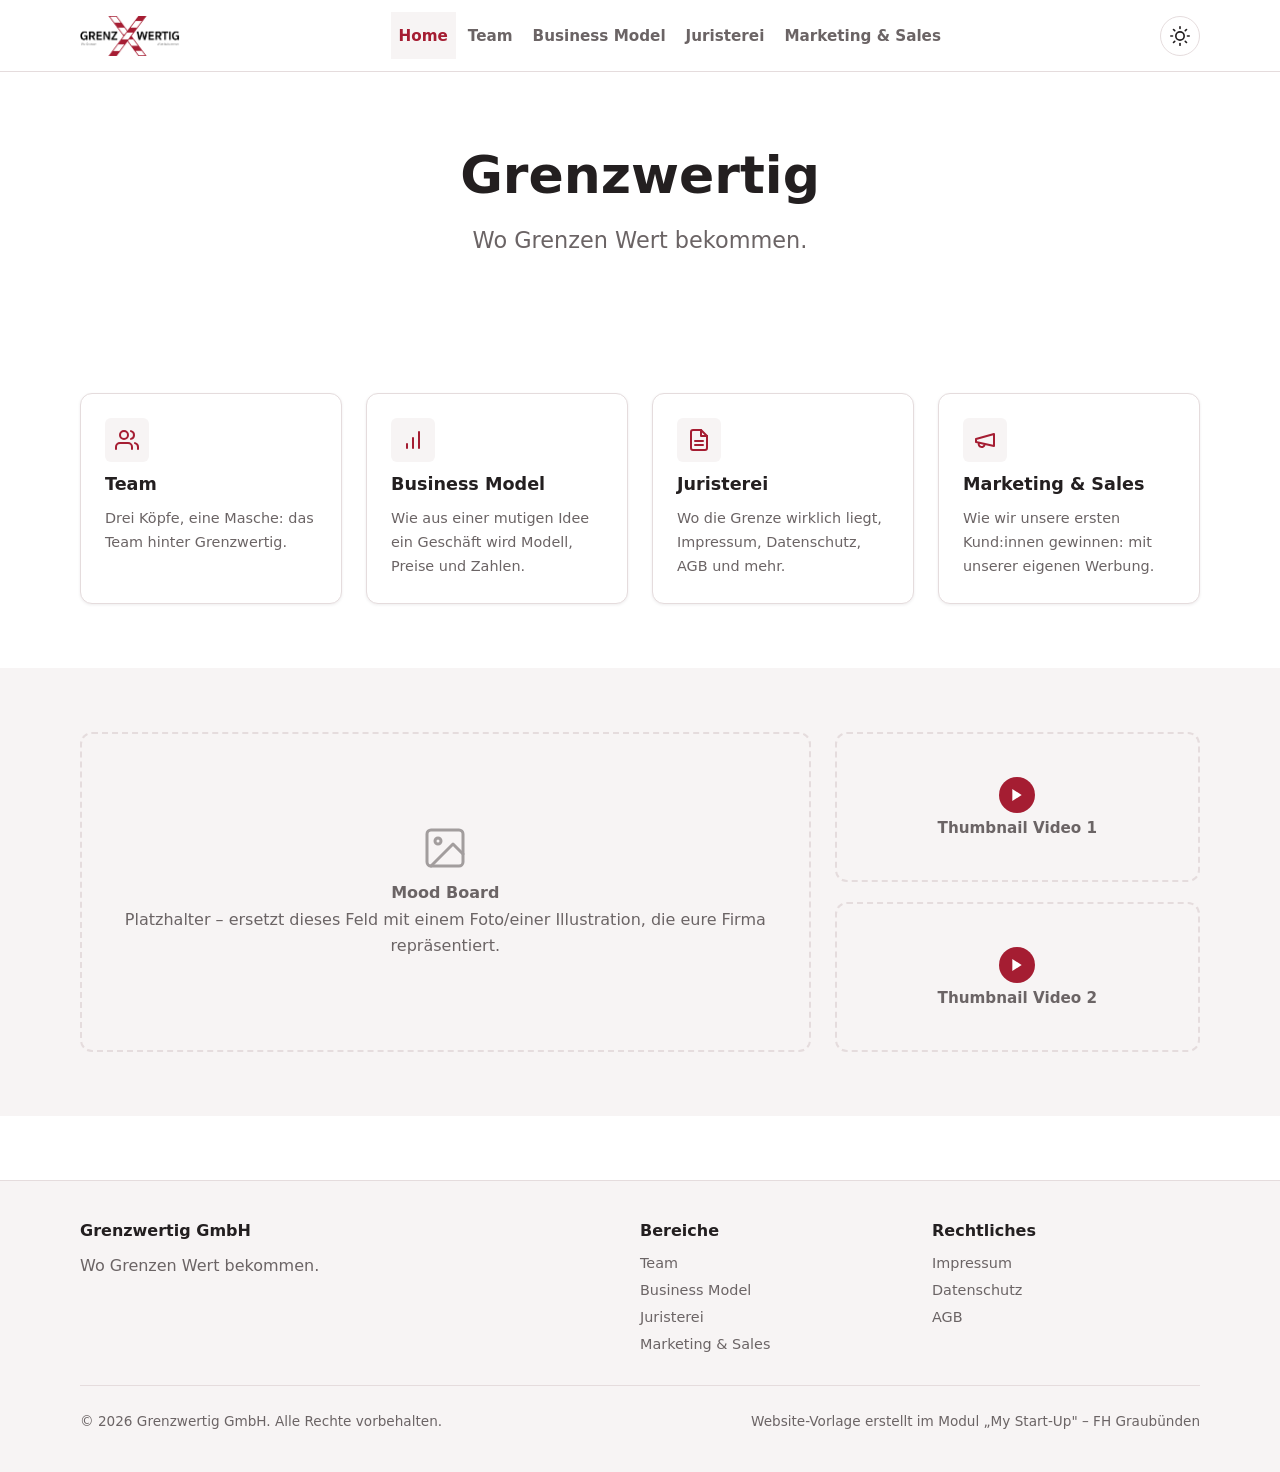
==== index.html @ 2e2cf3b0 "Logo Anpassung" ====
<!DOCTYPE html>
<!--
  =============================================================================
  MY START-UP – WEBSITE TEMPLATE -- - -
  Datei: index.html (Startseite)
  -----------------------------------------------------------------------------
  Diese Seite entspricht dem Scribble "Scribble_Website_MYS.pdf":
    - Firmenname (Titelbalken)
    - Claim/Slogan (zweiter Balken)
    - 4 Ordner-Kacheln: Team, Business Model, Juristerei, Marketing & Sales
    - Mood Board (grosses Feld links)
    - 2 Video-Thumbnails (rechts)

  STRUKTUR DES GESAMTEN PROJEKTS:
    index.html                     <- diese Datei (Startseite)
    css/style.css                  <- einziges Stylesheet für alle Seiten
    js/script.js                   <- einziges Script für alle Seiten
    team/index.html                <- Unterseite "Team"
    business-model/index.html      <- Unterseite "Business Model"
    juristerei/index.html          <- Unterseite "Juristerei" (Übersicht)
    juristerei/impressum.html      <- Pflichtseite Impressum
    juristerei/datenschutz.html    <- Pflichtseite Datenschutzerklärung
    juristerei/agb.html            <- Allgemeine Geschäftsbedingungen
    marketing-sales/index.html     <- Unterseite "Marketing & Sales"

  WICHTIG FÜR STUDIERENDE: Header und Footer sind auf JEDER Seite identisch
  aufgebaut (copy-paste). Wenn ihr die Navigation ändert (z. B. neue Seite
  hinzufügen), müsst ihr das in ALLEN HTML-Dateien nachziehen.
  =============================================================================
-->
<html lang="de">
<head>
  <meta charset="UTF-8" />

  <!--
    Verhindert das kurze Aufblitzen im falschen Farbmodus beim Laden der
    Seite ("Flash of wrong theme"): Dieses kleine Script liest VOR dem
    ersten Rendering aus localStorage bzw. den Systemeinstellungen, ob
    Dark- oder Light-Mode aktiv sein soll, und setzt sofort das Attribut
    data-theme auf <html>. Der Rest der Umschalt-Logik (Klick auf den
    Button) steckt in js/script.js. NICHT LÖSCHEN, NICHT VERSCHIEBEN.
  -->
  <script>
    (function () {
      var stored = localStorage.getItem("my-startup-theme");
      var theme = stored || (window.matchMedia("(prefers-color-scheme: dark)").matches ? "dark" : "light");
      document.documentElement.setAttribute("data-theme", theme);
    })();
  </script>

  <meta name="viewport" content="width=device-width, initial-scale=1.0" />
  <!-- ANPASSEN: Titel im Browser-Tab -->
  <title>Grenzwertig – Wo Grenzen Wert bekommen.</title>
  <!-- ANPASSEN: Kurzbeschreibung für Suchmaschinen (max. ca. 160 Zeichen) -->
  <meta name="description" content="Grenzwertig – Wir entwickeln Guerilla-Marketing-Kampagnen, die auffallen, überraschen und im Alltag hängen bleiben." />

  <link rel="stylesheet" href="css/style.css" />
</head>
<body>
  <a class="visually-hidden" href="#main">Zum Inhalt springen</a>

  <!-- ===================== HEADER / NAVIGATION ===================== -->
  <header class="site-header">
    <div class="container">
    <a href="index.html" class="brand">
      <img src="images/logo-light.png" alt="Grenzwertig – wo Grenzen Wert bekommen" class="brand__logo brand__logo--light">
      <img src="images/logo-dark.png" alt="Grenzwertig – wo Grenzen Wert bekommen" class="brand__logo brand__logo--dark">
    </a>

      <nav class="main-nav" id="main-navigation" data-main-nav data-open="false" aria-label="Hauptnavigation">
        <a href="index.html">Home</a>
        <a href="team/index.html">Team</a>
        <a href="business-model/index.html">Business Model</a>
        <a href="juristerei/index.html">Juristerei</a>
        <a href="marketing-sales/index.html">Marketing &amp; Sales</a>
      </nav>

      <div class="header-actions">
        <button type="button" class="theme-toggle" data-theme-toggle aria-label="Zu Dark-Mode wechseln">
          <svg class="icon-sun" viewBox="0 0 24 24" fill="none" stroke="currentColor" stroke-width="2" stroke-linecap="round" stroke-linejoin="round" aria-hidden="true">
            <circle cx="12" cy="12" r="5"></circle>
            <line x1="12" y1="1" x2="12" y2="3"></line>
            <line x1="12" y1="21" x2="12" y2="23"></line>
            <line x1="4.22" y1="4.22" x2="5.64" y2="5.64"></line>
            <line x1="18.36" y1="18.36" x2="19.78" y2="19.78"></line>
            <line x1="1" y1="12" x2="3" y2="12"></line>
            <line x1="21" y1="12" x2="23" y2="12"></line>
            <line x1="4.22" y1="19.78" x2="5.64" y2="18.36"></line>
            <line x1="18.36" y1="5.64" x2="19.78" y2="4.22"></line>
          </svg>
          <svg class="icon-moon" viewBox="0 0 24 24" fill="none" stroke="currentColor" stroke-width="2" stroke-linecap="round" stroke-linejoin="round" aria-hidden="true">
            <path d="M21 12.79A9 9 0 1 1 11.21 3 7 7 0 0 0 21 12.79z"></path>
          </svg>
        </button>

        <button type="button" class="nav-toggle" data-nav-toggle aria-label="Menü öffnen" aria-expanded="false" aria-controls="main-navigation">
          <svg viewBox="0 0 24 24" fill="none" stroke="currentColor" stroke-width="2" stroke-linecap="round" stroke-linejoin="round" aria-hidden="true">
            <line x1="3" y1="6" x2="21" y2="6"></line>
            <line x1="3" y1="12" x2="21" y2="12"></line>
            <line x1="3" y1="18" x2="21" y2="18"></line>
          </svg>
        </button>
      </div>
    </div>
  </header>

  <main id="main">
    <!-- ===================== HERO: FIRMENNAME & CLAIM ===================== -->
    <section class="hero container">
      <!-- ANPASSEN: Firmenname und Claim/Slogan eurer Firma -->
      <h1 class="hero__name">Grenzwertig</h1>
      <p class="hero__claim">Wo Grenzen Wert bekommen.</p>
    </section>

<!-- ===================== 4 ORDNER-KACHELN ===================== -->
    <section class="section container" aria-label="Bereiche der Website">
      <div class="grid folder-grid">
        <a class="folder-card" href="team/index.html">
          <span class="folder-card__icon">
            <svg viewBox="0 0 24 24" fill="none" stroke="currentColor" stroke-width="2" stroke-linecap="round" stroke-linejoin="round" aria-hidden="true">
              <path d="M17 21v-2a4 4 0 0 0-4-4H5a4 4 0 0 0-4 4v2"></path>
              <circle cx="9" cy="7" r="4"></circle>
              <path d="M23 21v-2a4 4 0 0 0-3-3.87"></path>
              <path d="M16 3.13a4 4 0 0 1 0 7.75"></path>
            </svg>
          </span>
          <h2 class="folder-card__title">Team</h2>
          <p class="folder-card__desc">Drei Köpfe, eine Masche: das Team hinter Grenzwertig.</p>
        </a>

        <a class="folder-card" href="business-model/index.html">
          <span class="folder-card__icon">
            <svg viewBox="0 0 24 24" fill="none" stroke="currentColor" stroke-width="2" stroke-linecap="round" stroke-linejoin="round" aria-hidden="true">
              <line x1="12" y1="20" x2="12" y2="10"></line>
              <line x1="18" y1="20" x2="18" y2="4"></line>
              <line x1="6" y1="20" x2="6" y2="16"></line>
            </svg>
          </span>
          <h2 class="folder-card__title">Business Model</h2>
          <p class="folder-card__desc">Wie aus einer mutigen Idee ein Geschäft wird Modell, Preise und Zahlen.</p>
        </a>

        <a class="folder-card" href="juristerei/index.html">
          <span class="folder-card__icon">
            <svg viewBox="0 0 24 24" fill="none" stroke="currentColor" stroke-width="2" stroke-linecap="round" stroke-linejoin="round" aria-hidden="true">
              <path d="M14 2H6a2 2 0 0 0-2 2v16a2 2 0 0 0 2 2h12a2 2 0 0 0 2-2V8z"></path>
              <polyline points="14 2 14 8 20 8"></polyline>
              <line x1="16" y1="13" x2="8" y2="13"></line>
              <line x1="16" y1="17" x2="8" y2="17"></line>
            </svg>
          </span>
          <h2 class="folder-card__title">Juristerei</h2>
          <p class="folder-card__desc">Wo die Grenze wirklich liegt, Impressum, Datenschutz, AGB und mehr.</p>
        </a>

        <a class="folder-card" href="marketing-sales/index.html">
          <span class="folder-card__icon">
            <svg viewBox="0 0 24 24" fill="none" stroke="currentColor" stroke-width="2" stroke-linecap="round" stroke-linejoin="round" aria-hidden="true">
              <path d="M3 11l18-5v12L3 14v-3z"></path>
              <path d="M11.6 16.8a3 3 0 1 1-5.8-1.6"></path>
            </svg>
          </span>
          <h2 class="folder-card__title">Marketing &amp; Sales</h2>
          <p class="folder-card__desc">Wie wir unsere ersten Kund:innen gewinnen: mit unserer eigenen Werbung.</p>
        </a>
      </div>
    </section>

    <!-- ===================== MOOD BOARD & VIDEO-THUMBNAILS ===================== -->
    <section class="section section--alt">
      <div class="container">
        <div class="grid mood-video-grid">
          <!-- ANPASSEN: Mood Board = ein Foto/eine Bildcollage, die eure Firma
               visuell repräsentiert (Stimmung, Farben, Stil). Sobald ihr ein
               Bild habt, könnt ihr den kompletten Inhalt von
               .mood-board__placeholder durch z. B.
               <img src="images/moodboard.jpg" alt="Moodboard von My Start-Up">
               ersetzen. -->
          <div class="mood-board">
            <div class="mood-board__placeholder">
              <svg viewBox="0 0 24 24" fill="none" stroke="currentColor" stroke-width="1.5" stroke-linecap="round" stroke-linejoin="round" aria-hidden="true">
                <rect x="3" y="3" width="18" height="18" rx="2" ry="2"></rect>
                <circle cx="8.5" cy="8.5" r="1.5"></circle>
                <polyline points="21 15 16 10 5 21"></polyline>
              </svg>
              <p class="mb-0"><strong>Mood Board</strong><br />Platzhalter – ersetzt dieses Feld mit einem Foto/einer Illustration, die eure Firma repräsentiert.</p>
            </div>
          </div>

          <!-- ANPASSEN: Für jedes Video die YouTube-Video-ID im Attribut
               data-video-id eintragen (siehe Anleitung in js/script.js,
               Abschnitt 3). Bis dahin zeigt ein Klick nur einen Hinweis an. -->
          <div class="video-thumbnails">
            <button type="button" class="video-thumb" data-video-thumb data-video-id="VIDEO_ID_HIER">
              <span class="video-thumb__play">
                <svg viewBox="0 0 24 24" fill="currentColor" aria-hidden="true">
                  <polygon points="5 3 19 12 5 21 5 3"></polygon>
                </svg>
              </span>
              Thumbnail Video 1
            </button>
            <button type="button" class="video-thumb" data-video-thumb data-video-id="VIDEO_ID_HIER">
              <span class="video-thumb__play">
                <svg viewBox="0 0 24 24" fill="currentColor" aria-hidden="true">
                  <polygon points="5 3 19 12 5 21 5 3"></polygon>
                </svg>
              </span>
              Thumbnail Video 2
            </button>
          </div>
        </div>
      </div>
    </section>
  </main>

  <!-- ===================== FOOTER ===================== -->
  <footer class="site-footer">
    <div class="container">
      <div class="grid footer-grid">
        <div class="footer-col">
          <h3>Grenzwertig GmbH</h3>
          <!-- ANPASSEN: kurzer Footer-Text über die Firma -->
          <p>Wo Grenzen Wert bekommen.</p>
        </div>
        <div class="footer-col">
          <h3>Bereiche</h3>
          <ul>
            <li><a href="team/index.html">Team</a></li>
            <li><a href="business-model/index.html">Business Model</a></li>
            <li><a href="juristerei/index.html">Juristerei</a></li>
            <li><a href="marketing-sales/index.html">Marketing &amp; Sales</a></li>
          </ul>
        </div>
        <div class="footer-col">
          <h3>Rechtliches</h3>
          <ul>
            <li><a href="juristerei/impressum.html">Impressum</a></li>
            <li><a href="juristerei/datenschutz.html">Datenschutz</a></li>
            <li><a href="juristerei/agb.html">AGB</a></li>
          </ul>
        </div>
      </div>
      <div class="footer-bottom">
        <p class="mb-0">© <span data-current-year>2026</span> Grenzwertig GmbH. Alle Rechte vorbehalten.</p>
        <p class="mb-0">Website-Vorlage erstellt im Modul „My Start-Up" – FH Graubünden</p>
      </div>
    </div>
  </footer>

  <!-- ===================== VIDEO-MODAL (Lightbox) ===================== -->
  <div class="modal" data-video-modal hidden>
    <div class="modal__dialog" role="dialog" aria-modal="true" aria-label="Video-Player">
      <button type="button" class="modal__close" data-modal-close aria-label="Video schliessen">
        <svg viewBox="0 0 24 24" fill="none" stroke="currentColor" stroke-width="2" stroke-linecap="round" stroke-linejoin="round" aria-hidden="true">
          <line x1="18" y1="6" x2="6" y2="18"></line>
          <line x1="6" y1="6" x2="18" y2="18"></line>
        </svg>
      </button>
      <div class="modal__video-wrapper">
        <iframe src="" title="Video-Player" allow="autoplay; encrypted-media; picture-in-picture" allowfullscreen></iframe>
      </div>
    </div>
  </div>

  <script src="js/script.js"></script>
</body>
</html>
---- css/style.css ----
/* =============================================================================
   MY START-UP – WEBSITE TEMPLATE
   Stylesheet: css/style.css
   -----------------------------------------------------------------------------
   Dies ist die EINZIGE CSS-Datei des Projekts. Sie gilt für alle HTML-Seiten
   (index.html im Hauptordner sowie alle index.html-Dateien in den Unterordnern
   team/, business-model/, juristerei/, marketing-sales/).

   AUFBAU DIESER DATEI (Inhaltsverzeichnis):
     1. Google Fonts Import (optional)
     2. Design-Tokens / CSS-Variablen  <-- WICHTIGSTER ABSCHNITT FÜR ANPASSUNGEN
     3. Reset & Grundformatierung
     4. Typografie
     5. Layout-Hilfsklassen (Container, Grid, Sections)
     6. Header & Navigation
     7. Buttons & Links
     8. Hero-Bereich (Titel & Claim)
     9. Bereichs-Karten (Team / Business Model / Juristerei / Marketing & Sales)
    10. Mood Board & Video-Thumbnails
    11. Video-Modal (Lightbox)
    12. Inhalts-Karten (Team-Mitglieder, generische Cards)
    13. Formulare
    14. Footer
    15. Utility-Klassen
    16. Responsive Anpassungen (Mobile / Tablet / Desktop)

   TIPP FÜR STUDIERENDE: Wer nur schnell "die Firmenfarbe" ändern möchte,
   muss NUR Abschnitt 2 (Design-Tokens) anpassen – der Rest der Website
   reagiert automatisch darauf, weil überall mit var(--...) gearbeitet wird.
   ========================================================================== */


/* -----------------------------------------------------------------------------
   1. GOOGLE FONTS (optional)
   -----------------------------------------------------------------------------
   Standardmässig werden Systemschriften verwendet (kein Ladezeit-Nachteil).
   Wer eine Google Font möchte: In JEDER HTML-Datei im <head> folgenden Link
   VOR dieser CSS-Datei einfügen, z. B.:
   <link rel="preconnect" href="https://fonts.googleapis.com">
   <link href="https://fonts.googleapis.com/css2?family=Poppins:wght@400;600;700&display=swap" rel="stylesheet">
   und danach unten bei --font-heading / --font-body den Namen eintragen.
   -------------------------------------------------------------------------- */


/* -----------------------------------------------------------------------------
   2. DESIGN-TOKENS / CSS-VARIABLEN
   -----------------------------------------------------------------------------
   Hier definiert ihr die Corporate-Identity eurer Firma: Farben, Schriften,
   Abstände, Rundungen. ÄNDERT NUR DIE WERTE HIER – nicht die Variablennamen,
   sonst funktioniert der Rest des Stylesheets nicht mehr.
   -------------------------------------------------------------------------- */
:root {
  /* --- Markenfarben: Grenzwertig --- */
  --color-primary: #a51d32;        /* Hauptfarbe: Buttons, Links, Akzente */
  --color-primary-hover: #7c1526;  /* dunkleres Rot für Hover-Zustände */
  --color-accent: #231f20;         /* Zweitfarbe (Schwarz) für Highlights/Badges */

  /* --- Light-Mode-Farben (Standard) --- */
  --color-bg: #ffffff;
  --color-bg-alt: #f7f4f4;
  --color-surface: #ffffff;
  --color-text: #231f20;
  --color-text-muted: #6b6465;
  --color-border: #e5dcdd;
  --color-header-bg: rgba(255, 255, 255, 0.92);
  --shadow-sm: 0 1px 3px rgba(35, 31, 32, 0.08);
  --shadow-md: 0 8px 24px rgba(35, 31, 32, 0.10);

  /* --- Typografie --- */
  --font-heading: "Archivo Black", "Segoe UI", system-ui, sans-serif;
  --font-body: "Inter", "Segoe UI", system-ui, sans-serif;

  /* --- Sonstiges Layout --- */
  --radius-sm: 6px;
  --radius-md: 12px;
  --radius-lg: 20px;
  --container-width: 1160px;
  --header-height: 72px;
  --transition-fast: 150ms ease;
  --transition-base: 250ms ease;
}

/* --- Dark-Mode-Farben ---
   Werden aktiv, wenn <html data-theme="dark"> gesetzt ist (js/script.js). */
@media (prefers-color-scheme: dark) {
  :root {
    --color-primary-hover: #c2394d;
    --color-accent: #ffffff;
    --color-bg: #231f20;
    --color-bg-alt: #2c2728;
    --color-surface: #2c2728;
    --color-text: #ffffff;
    --color-text-muted: #cbc3c4;
    --color-border: #453f40;
    --color-header-bg: rgba(35, 31, 32, 0.9);
    --shadow-sm: 0 1px 3px rgba(0, 0, 0, 0.4);
    --shadow-md: 0 8px 24px rgba(0, 0, 0, 0.45);
  }
}

html[data-theme="dark"] {
  --color-primary-hover: #c2394d;
  --color-accent: #ffffff;
  --color-bg: #231f20;
  --color-bg-alt: #2c2728;
  --color-surface: #2c2728;
  --color-text: #ffffff;
  --color-text-muted: #cbc3c4;
  --color-border: #453f40;
  --color-header-bg: rgba(35, 31, 32, 0.9);
  --shadow-sm: 0 1px 3px rgba(0, 0, 0, 0.4);
  --shadow-md: 0 8px 24px rgba(0, 0, 0, 0.45);
}

html[data-theme="light"] {
  --color-primary-hover: #7c1526;
  --color-accent: #231f20;
  --color-bg: #ffffff;
  --color-bg-alt: #f7f4f4;
  --color-surface: #ffffff;
  --color-text: #231f20;
  --color-text-muted: #6b6465;
  --color-border: #e5dcdd;
  --color-header-bg: rgba(255, 255, 255, 0.92);
  --shadow-sm: 0 1px 3px rgba(35, 31, 32, 0.08);
  --shadow-md: 0 8px 24px rgba(35, 31, 32, 0.10);
}


/* -----------------------------------------------------------------------------
   3. RESET & GRUNDFORMATIERUNG
   -------------------------------------------------------------------------- */
*,
*::before,
*::after {
  box-sizing: border-box;
}

html {
  scroll-behavior: smooth;
  scroll-padding-top: calc(var(--header-height) + 16px);
}

body {
  margin: 0;
  min-height: 100vh;
  font-family: var(--font-body);
  color: var(--color-text);
  background-color: var(--color-bg);
  transition: background-color var(--transition-base), color var(--transition-base);
  -webkit-font-smoothing: antialiased;
}

img,
svg,
video,
iframe {
  max-width: 100%;
  display: block;
}

a {
  color: var(--color-primary);
}

ul,
ol {
  padding-left: 1.25rem;
}

/* Respektiert die Systemeinstellung "reduzierte Bewegung" */
@media (prefers-reduced-motion: reduce) {
  html {
    scroll-behavior: auto;
  }
  *,
  *::before,
  *::after {
    animation-duration: 0.001ms !important;
    animation-iteration-count: 1 !important;
    transition-duration: 0.001ms !important;
  }
}


/* -----------------------------------------------------------------------------
   4. TYPOGRAFIE
   -------------------------------------------------------------------------- */
h1, h2, h3, h4 {
  font-family: var(--font-heading);
  line-height: 1.2;
  margin: 0 0 0.6em;
  color: var(--color-text);
}

h1 { font-size: clamp(2rem, 4vw + 1rem, 3.25rem); }
h2 { font-size: clamp(1.5rem, 2vw + 1rem, 2.25rem); }
h3 { font-size: clamp(1.15rem, 1vw + 1rem, 1.5rem); }

p {
  line-height: 1.65;
  color: var(--color-text-muted);
  margin: 0 0 1em;
}

.eyebrow {
  display: inline-block;
  font-size: 0.8rem;
  font-weight: 700;
  letter-spacing: 0.08em;
  text-transform: uppercase;
  color: var(--color-primary);
  margin-bottom: 0.5em;
}


/* -----------------------------------------------------------------------------
   5. LAYOUT-HILFSKLASSEN
   -------------------------------------------------------------------------- */
.container {
  width: 100%;
  max-width: var(--container-width);
  margin-inline: auto;
  padding-inline: 1.25rem;
}

.section {
  padding-block: clamp(2.5rem, 5vw, 5rem);
}

.section--alt {
  background-color: var(--color-bg-alt);
}

.section-heading {
  max-width: 640px;
  margin-bottom: 2rem;
}

.grid {
  display: grid;
  gap: 1.5rem;
}


/* -----------------------------------------------------------------------------
   6. HEADER & NAVIGATION
   -------------------------------------------------------------------------- */
.site-header {
  position: sticky;
  top: 0;
  z-index: 50;
  height: var(--header-height);
  display: flex;
  align-items: center;
  background-color: var(--color-header-bg);
  backdrop-filter: blur(10px);
  border-bottom: 1px solid var(--color-border);
}

.site-header .container {
  display: flex;
  align-items: center;
  justify-content: space-between;
  gap: 1rem;
}

.brand {
  display: flex;
  align-items: baseline;
  gap: 0.5rem;
  text-decoration: none;
  font-family: var(--font-heading);
}

.brand__name {
  font-weight: 700;
  font-size: 1.15rem;
  color: var(--color-text);
}

.brand__claim {
  display: none;
  font-size: 0.8rem;
  color: var(--color-text-muted);
}

.main-nav {
  display: flex;
  align-items: center;
  gap: 0.25rem;
}

.main-nav a {
  display: inline-flex;
  align-items: center;
  padding: 0.5rem 0.85rem;
  border-radius: var(--radius-sm);
  text-decoration: none;
  font-size: 0.95rem;
  font-weight: 600;
  color: var(--color-text-muted);
  transition: background-color var(--transition-fast), color var(--transition-fast);
}

.main-nav a:hover,
.main-nav a:focus-visible,
.main-nav a[aria-current="page"] {
  background-color: var(--color-bg-alt);
  color: var(--color-primary);
}

.header-actions {
  display: flex;
  align-items: center;
  gap: 0.5rem;
}

/* Theme-Umschalter (Sonne/Mond-Button) */
.theme-toggle {
  display: inline-flex;
  align-items: center;
  justify-content: center;
  width: 40px;
  height: 40px;
  border-radius: 50%;
  border: 1px solid var(--color-border);
  background-color: var(--color-surface);
  color: var(--color-text);
  cursor: pointer;
  transition: background-color var(--transition-fast), transform var(--transition-fast);
}

.theme-toggle:hover {
  background-color: var(--color-bg-alt);
}

.theme-toggle:active {
  transform: scale(0.92);
}

.theme-toggle svg {
  width: 20px;
  height: 20px;
}

/* Icons: Sonne wird im Light-Mode gezeigt, Mond im Dark-Mode (siehe HTML/JS) */
.theme-toggle .icon-moon { display: none; }
html[data-theme="dark"] .theme-toggle .icon-sun { display: none; }
html[data-theme="dark"] .theme-toggle .icon-moon { display: inline-flex; }

/* Logo: helles Logo im Light-Mode, dunkles Logo im Dark-Mode */
.brand__logo {
  height: 40px;
  width: auto;
}
.brand__logo--dark { display: none; }

@media (prefers-color-scheme: dark) {
  html:not([data-theme="light"]) .brand__logo--light { display: none; }
  html:not([data-theme="light"]) .brand__logo--dark { display: block; }
}

html[data-theme="dark"] .brand__logo--light { display: none; }
html[data-theme="dark"] .brand__logo--dark { display: block; }

html[data-theme="light"] .brand__logo--light { display: block; }
html[data-theme="light"] .brand__logo--dark { display: none; }

/* Mobile Menü-Button (Hamburger) */
.nav-toggle {
  display: inline-flex;
  align-items: center;
  justify-content: center;
  width: 40px;
  height: 40px;
  border-radius: var(--radius-sm);
  border: 1px solid var(--color-border);
  background-color: var(--color-surface);
  color: var(--color-text);
  cursor: pointer;
}

.nav-toggle svg {
  width: 22px;
  height: 22px;
}


/* -----------------------------------------------------------------------------
   7. BUTTONS & LINKS
   -------------------------------------------------------------------------- */
.btn {
  display: inline-flex;
  align-items: center;
  justify-content: center;
  gap: 0.5rem;
  padding: 0.75rem 1.4rem;
  border-radius: var(--radius-sm);
  border: 1px solid transparent;
  font-family: var(--font-heading);
  font-weight: 600;
  font-size: 0.95rem;
  text-decoration: none;
  cursor: pointer;
  transition: background-color var(--transition-fast), color var(--transition-fast), border-color var(--transition-fast), transform var(--transition-fast);
}

.btn:active {
  transform: translateY(1px);
}

.btn--primary {
  background-color: var(--color-primary);
  color: #ffffff;
}

.btn--primary:hover {
  background-color: var(--color-primary-hover);
}

.btn--outline {
  background-color: transparent;
  border-color: var(--color-border);
  color: var(--color-text);
}

.btn--outline:hover {
  border-color: var(--color-primary);
  color: var(--color-primary);
}


/* -----------------------------------------------------------------------------
   8. HERO-BEREICH (Firmenname & Claim, siehe Scribble oberste zwei Balken)
   -------------------------------------------------------------------------- */
.hero {
  padding-block: clamp(2rem, 6vw, 4.5rem) clamp(1.5rem, 4vw, 3rem);
  text-align: center;
}

.hero__name {
  margin-bottom: 0.3em;
}

.hero__claim {
  font-size: clamp(1.05rem, 1.4vw + 0.8rem, 1.4rem);
  color: var(--color-text-muted);
  max-width: 640px;
  margin-inline: auto;
}


/* -----------------------------------------------------------------------------
   9. BEREICHS-KARTEN (Team / Business Model / Juristerei / Marketing & Sales)
   -----------------------------------------------------------------------------
   Entspricht den vier "Ordner"-Boxen im Scribble direkt unter Titel/Claim.
   -------------------------------------------------------------------------- */
.folder-grid {
  grid-template-columns: repeat(2, 1fr);
}

.folder-card {
  display: flex;
  flex-direction: column;
  gap: 0.75rem;
  padding: 1.5rem;
  background-color: var(--color-surface);
  border: 1px solid var(--color-border);
  border-radius: var(--radius-md);
  text-decoration: none;
  box-shadow: var(--shadow-sm);
  transition: transform var(--transition-fast), box-shadow var(--transition-fast), border-color var(--transition-fast);
}

.folder-card:hover,
.folder-card:focus-visible {
  transform: translateY(-4px);
  box-shadow: var(--shadow-md);
  border-color: var(--color-primary);
}

.folder-card__icon {
  width: 44px;
  height: 44px;
  display: inline-flex;
  align-items: center;
  justify-content: center;
  border-radius: var(--radius-sm);
  background-color: var(--color-bg-alt);
  color: var(--color-primary);
}

.folder-card__icon svg {
  width: 24px;
  height: 24px;
}

.folder-card__title {
  margin: 0;
  font-size: 1.1rem;
  color: var(--color-text);
}

.folder-card__desc {
  margin: 0;
  font-size: 0.9rem;
  color: var(--color-text-muted);
}


/* -----------------------------------------------------------------------------
   10. MOOD BOARD & VIDEO-THUMBNAILS
   -----------------------------------------------------------------------------
   Entspricht dem grossen Mood-Board-Feld links und den zwei Video-Thumbnails
   rechts im Scribble.
   -------------------------------------------------------------------------- */
.mood-video-grid {
  grid-template-columns: 2fr 1fr;
  align-items: stretch;
}

.mood-board {
  position: relative;
  min-height: 320px;
  border-radius: var(--radius-md);
  border: 2px dashed var(--color-border);
  background-color: var(--color-bg-alt);
  overflow: hidden;
}

/* ANPASSEN: Sobald ihr ein eigenes Bild habt, könnt ihr diesen Platzhalter
   ersetzen, z. B. durch:
   <img src="../images/moodboard.jpg" alt="Moodboard von [Firmenname]"> */
.mood-board__placeholder {
  position: absolute;
  inset: 0;
  display: flex;
  flex-direction: column;
  align-items: center;
  justify-content: center;
  gap: 0.5rem;
  text-align: center;
  padding: 1.5rem;
  color: var(--color-text-muted);
}

.mood-board__placeholder svg {
  width: 48px;
  height: 48px;
  opacity: 0.6;
}

.video-thumbnails {
  display: flex;
  flex-direction: column;
  gap: 1.25rem;
}

.video-thumb {
  position: relative;
  flex: 1;
  min-height: 140px;
  border-radius: var(--radius-md);
  border: 2px dashed var(--color-border);
  background-color: var(--color-bg-alt);
  color: var(--color-text-muted);
  cursor: pointer;
  display: flex;
  flex-direction: column;
  align-items: center;
  justify-content: center;
  gap: 0.4rem;
  font-family: var(--font-heading);
  font-weight: 600;
  font-size: 0.95rem;
  transition: border-color var(--transition-fast), color var(--transition-fast);
  padding: 1rem;
  text-align: center;
}

.video-thumb:hover,
.video-thumb:focus-visible {
  border-color: var(--color-primary);
  color: var(--color-primary);
}

.video-thumb__play {
  width: 36px;
  height: 36px;
  border-radius: 50%;
  background-color: var(--color-primary);
  color: #ffffff;
  display: inline-flex;
  align-items: center;
  justify-content: center;
}

.video-thumb__play svg {
  width: 16px;
  height: 16px;
}


/* -----------------------------------------------------------------------------
   11. VIDEO-MODAL (LIGHTBOX)
   -----------------------------------------------------------------------------
   Wird per JavaScript (js/script.js) geöffnet, wenn auf ein Video-Thumbnail
   geklickt wird. Bindet ein YouTube/Vimeo-Video per <iframe> ein.
   -------------------------------------------------------------------------- */
.modal {
  position: fixed;
  inset: 0;
  z-index: 100;
  display: flex;
  align-items: center;
  justify-content: center;
  padding: 1.5rem;
  background-color: rgba(0, 0, 0, 0.75);
}

.modal[hidden] {
  display: none;
}

.modal__dialog {
  position: relative;
  width: 100%;
  max-width: 900px;
  background-color: var(--color-surface);
  border-radius: var(--radius-md);
  overflow: hidden;
  box-shadow: var(--shadow-md);
}

.modal__video-wrapper {
  position: relative;
  aspect-ratio: 16 / 9;
  background-color: #000;
}

.modal__video-wrapper iframe {
  position: absolute;
  inset: 0;
  width: 100%;
  height: 100%;
  border: 0;
}

.modal__close {
  position: absolute;
  top: 0.75rem;
  right: 0.75rem;
  z-index: 1;
  width: 36px;
  height: 36px;
  border-radius: 50%;
  border: none;
  background-color: rgba(0, 0, 0, 0.6);
  color: #fff;
  cursor: pointer;
  display: inline-flex;
  align-items: center;
  justify-content: center;
}

.modal__close svg {
  width: 18px;
  height: 18px;
}


/* -----------------------------------------------------------------------------
   12. INHALTS-KARTEN (Team-Mitglieder, generische Content-Cards)
   -------------------------------------------------------------------------- */
.page-hero {
  padding-block: clamp(2rem, 5vw, 3.5rem) 1.5rem;
}

.page-hero__title {
  margin-bottom: 0.4em;
}

.page-hero__lead {
  max-width: 720px;
  font-size: 1.05rem;
}

.card {
  background-color: var(--color-surface);
  border: 1px solid var(--color-border);
  border-radius: var(--radius-md);
  padding: 1.5rem;
  box-shadow: var(--shadow-sm);
}

.download-links {
  display: flex;
  flex-wrap: wrap;
  gap: 0.6rem;
  margin-top: 1rem;
}

.download-links .btn {
  padding: 0.5rem 1rem;
  font-size: 0.85rem;
}

.team-grid {
  grid-template-columns: repeat(4, 1fr);
}

.team-card {
  text-align: center;
}

.team-card__photo {
  width: 128px;
  height: 128px;
  margin: 0 auto 1rem;
  border-radius: 50%;
  background-color: var(--color-bg-alt);
  border: 2px dashed var(--color-border);
  display: flex;
  align-items: center;
  justify-content: center;
  color: var(--color-text-muted);
  overflow: hidden;
}

.team-card__photo svg {
  width: 40px;
  height: 40px;
}

.team-card__name {
  margin-bottom: 0.15em;
}

.team-card__role {
  font-size: 0.85rem;
  font-weight: 700;
  text-transform: uppercase;
  letter-spacing: 0.04em;
  color: var(--color-primary);
  margin-bottom: 0.6em;
}

.content-grid-2 {
  grid-template-columns: repeat(2, 1fr);
}

.content-grid-3 {
  grid-template-columns: repeat(3, 1fr);
}

.legal-nav {
  grid-template-columns: repeat(3, 1fr);
  margin-bottom: 2rem;
}

.legal-topic-list {
  grid-template-columns: repeat(2, 1fr);
}

.legal-topic-list li {
  list-style: none;
}


/* -----------------------------------------------------------------------------
   13. FORMULARE (z. B. für eine spätere Kontaktseite unter Marketing & Sales)
   -------------------------------------------------------------------------- */
.form-field {
  display: flex;
  flex-direction: column;
  gap: 0.4rem;
  margin-bottom: 1.1rem;
}

.form-field label {
  font-weight: 600;
  font-size: 0.9rem;
}

.form-field input,
.form-field textarea {
  font: inherit;
  padding: 0.65rem 0.8rem;
  border-radius: var(--radius-sm);
  border: 1px solid var(--color-border);
  background-color: var(--color-surface);
  color: var(--color-text);
}

.form-field input:focus,
.form-field textarea:focus {
  outline: 2px solid var(--color-primary);
  outline-offset: 1px;
}


/* -----------------------------------------------------------------------------
   14. FOOTER
   -------------------------------------------------------------------------- */
.site-footer {
  border-top: 1px solid var(--color-border);
  background-color: var(--color-bg-alt);
  padding-block: 2.5rem;
  margin-top: clamp(2.5rem, 5vw, 5rem);
}

.footer-grid {
  grid-template-columns: 2fr 1fr 1fr;
  margin-bottom: 2rem;
}

.footer-col h3 {
  font-size: 1rem;
  margin-bottom: 0.8em;
}

.footer-col ul {
  list-style: none;
  padding: 0;
  margin: 0;
  display: flex;
  flex-direction: column;
  gap: 0.5rem;
}

.footer-col a {
  color: var(--color-text-muted);
  text-decoration: none;
  font-size: 0.9rem;
}

.footer-col a:hover {
  color: var(--color-primary);
}

.footer-bottom {
  display: flex;
  flex-wrap: wrap;
  gap: 0.75rem 1.5rem;
  align-items: center;
  justify-content: space-between;
  padding-top: 1.5rem;
  border-top: 1px solid var(--color-border);
  font-size: 0.85rem;
  color: var(--color-text-muted);
}

.footer-bottom a {
  color: var(--color-text-muted);
}


/* -----------------------------------------------------------------------------
   15. UTILITY-KLASSEN
   -------------------------------------------------------------------------- */
.visually-hidden {
  position: absolute;
  width: 1px;
  height: 1px;
  padding: 0;
  margin: -1px;
  overflow: hidden;
  clip: rect(0, 0, 0, 0);
  white-space: nowrap;
  border: 0;
}

.text-center { text-align: center; }
.mt-0 { margin-top: 0; }
.mb-0 { margin-bottom: 0; }


/* -----------------------------------------------------------------------------
   16. RESPONSIVE ANPASSUNGEN
   -----------------------------------------------------------------------------
   Mobile-First-Ansatz: Die Basis-Styles oben gelten für kleine Bildschirme.
   Ab hier werden für grössere Bildschirme (Tablet/Desktop) mehr Spalten,
   sichtbare Navigation usw. aktiviert.
   -------------------------------------------------------------------------- */

/* --- Mobile (Standard, < 640px): Navigation ist ausgeblendet und wird
   über den Hamburger-Button geöffnet --- */
.main-nav {
  position: fixed;
  top: var(--header-height);
  left: 0;
  right: 0;
  bottom: 0;
  flex-direction: column;
  align-items: stretch;
  gap: 0;
  padding: 1rem;
  background-color: var(--color-bg);
  border-top: 1px solid var(--color-border);
  transform: translateY(-8px);
  opacity: 0;
  visibility: hidden;
  pointer-events: none;
  transition: opacity var(--transition-base), transform var(--transition-base), visibility var(--transition-base);
}

.main-nav[data-open="true"] {
  opacity: 1;
  transform: translateY(0);
  visibility: visible;
  pointer-events: auto;
}

.main-nav a {
  padding: 0.9rem 0.5rem;
  border-bottom: 1px solid var(--color-border);
  border-radius: 0;
}

.folder-grid,
.team-grid,
.content-grid-2,
.content-grid-3,
.legal-nav,
.legal-topic-list,
.footer-grid {
  grid-template-columns: 1fr;
}

.mood-video-grid {
  grid-template-columns: 1fr;
}

.video-thumbnails {
  flex-direction: row;
}

/* --- Tablet (>= 640px) --- */
@media (min-width: 640px) {
  .folder-grid {
    grid-template-columns: repeat(2, 1fr);
  }

  .team-grid,
  .content-grid-2,
  .legal-nav,
  .legal-topic-list {
    grid-template-columns: repeat(2, 1fr);
  }
}

/* --- Desktop (>= 900px): volle Navigation sichtbar, Hamburger verschwindet --- */
@media (min-width: 900px) {
  .nav-toggle {
    display: none;
  }

  .brand__claim {
    display: inline;
  }

  .main-nav {
    position: static;
    flex-direction: row;
    align-items: center;
    gap: 0.25rem;
    padding: 0;
    background-color: transparent;
    border-top: none;
    transform: none;
    opacity: 1;
    visibility: visible;
    pointer-events: auto;
  }

  .main-nav a {
    border-bottom: none;
  }

  .folder-grid {
    grid-template-columns: repeat(4, 1fr);
  }

  .mood-video-grid {
    grid-template-columns: 2fr 1fr;
  }

  .video-thumbnails {
    flex-direction: column;
  }

  .content-grid-3 {
    grid-template-columns: repeat(3, 1fr);
  }

  .legal-nav {
    grid-template-columns: repeat(3, 1fr);
  }

  .footer-grid {
    grid-template-columns: 2fr 1fr 1fr;
  }
}

/* --- Grosse Desktops (>= 1200px) --- */
@media (min-width: 1200px) {
  .team-grid {
    grid-template-columns: repeat(4, 1fr);
  }
}
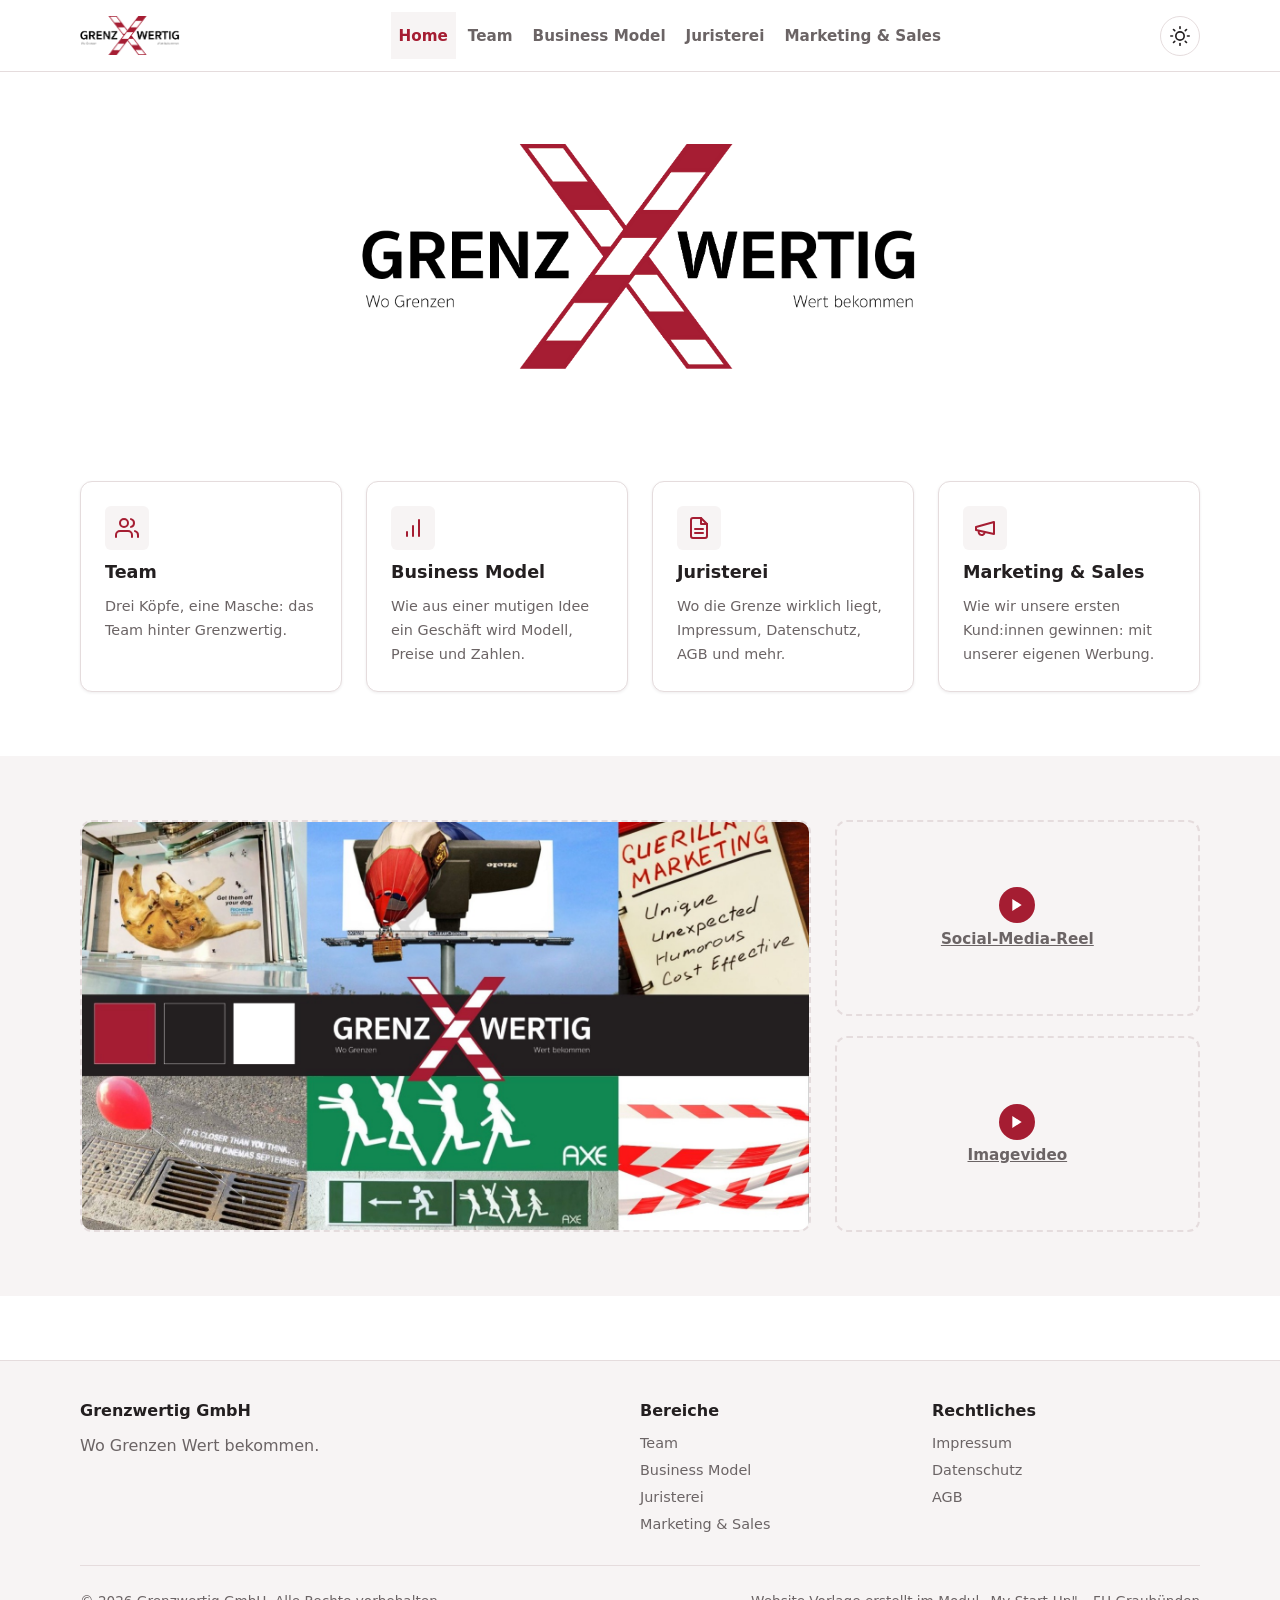
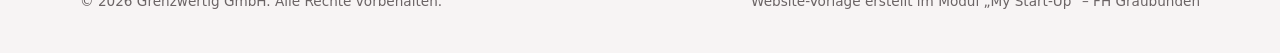
==== commit 5ba17dc4: "yt-link" ====
--- a/index.html
+++ b/index.html
@@ -107,9 +107,8 @@
   <main id="main">
     <!-- ===================== HERO: FIRMENNAME & CLAIM ===================== -->
     <section class="hero container">
-      <!-- ANPASSEN: Firmenname und Claim/Slogan eurer Firma -->
-      <h1 class="hero__name">Grenzwertig</h1>
-      <p class="hero__claim">Wo Grenzen Wert bekommen.</p>
+      <img src="images/logo-light.png" alt="Grenzwertig – wo Grenzen Wert bekommen" class="hero__logo hero__logo--light">
+      <img src="images/logo-dark.png" alt="Grenzwertig – wo Grenzen Wert bekommen" class="hero__logo hero__logo--dark">
     </section>
 
 <!-- ===================== 4 ORDNER-KACHELN ===================== -->
@@ -170,43 +169,32 @@
     <section class="section section--alt">
       <div class="container">
         <div class="grid mood-video-grid">
-          <!-- ANPASSEN: Mood Board = ein Foto/eine Bildcollage, die eure Firma
-               visuell repräsentiert (Stimmung, Farben, Stil). Sobald ihr ein
-               Bild habt, könnt ihr den kompletten Inhalt von
-               .mood-board__placeholder durch z. B.
-               <img src="images/moodboard.jpg" alt="Moodboard von My Start-Up">
-               ersetzen. -->
           <div class="mood-board">
-            <div class="mood-board__placeholder">
-              <svg viewBox="0 0 24 24" fill="none" stroke="currentColor" stroke-width="1.5" stroke-linecap="round" stroke-linejoin="round" aria-hidden="true">
-                <rect x="3" y="3" width="18" height="18" rx="2" ry="2"></rect>
-                <circle cx="8.5" cy="8.5" r="1.5"></circle>
-                <polyline points="21 15 16 10 5 21"></polyline>
-              </svg>
-              <p class="mb-0"><strong>Mood Board</strong><br />Platzhalter – ersetzt dieses Feld mit einem Foto/einer Illustration, die eure Firma repräsentiert.</p>
-            </div>
+            <button type="button" class="mood-board__trigger" data-image-trigger data-image-src="images/moodboard.jpeg" data-image-alt="Moodboard von Grenzwertig" aria-label="Moodboard vergrössern">
+              <img src="images/moodboard.jpeg" alt="Moodboard von Grenzwertig" class="mood-board__image">
+            </button>
           </div>
 
-          <!-- ANPASSEN: Für jedes Video die YouTube-Video-ID im Attribut
-               data-video-id eintragen (siehe Anleitung in js/script.js,
-               Abschnitt 3). Bis dahin zeigt ein Klick nur einen Hinweis an. -->
+          <!-- ANPASSEN: data-video-id durch eure echten YouTube-Video-IDs ersetzen
+               (der Teil der URL nach v=, z. B. bei
+               https://www.youtube.com/watch?v=dQw4w9WgXcQ ist die ID dQw4w9WgXcQ) -->
           <div class="video-thumbnails">
-            <button type="button" class="video-thumb" data-video-thumb data-video-id="VIDEO_ID_HIER">
+            <a href="https://www.youtube.com/watch?v=BcW118R4zso" target="_blank" rel="noopener noreferrer" class="video-thumb">
               <span class="video-thumb__play">
                 <svg viewBox="0 0 24 24" fill="currentColor" aria-hidden="true">
                   <polygon points="5 3 19 12 5 21 5 3"></polygon>
                 </svg>
               </span>
-              Thumbnail Video 1
-            </button>
-            <button type="button" class="video-thumb" data-video-thumb data-video-id="VIDEO_ID_HIER">
+              Social-Media-Reel
+            </a>
+            <a href="https://www.youtube.com/watch?v=DEINE_ZWEITE_ID" target="_blank" rel="noopener noreferrer" class="video-thumb">
               <span class="video-thumb__play">
                 <svg viewBox="0 0 24 24" fill="currentColor" aria-hidden="true">
                   <polygon points="5 3 19 12 5 21 5 3"></polygon>
                 </svg>
               </span>
-              Thumbnail Video 2
-            </button>
+              Imagevideo
+            </a>
           </div>
         </div>
       </div>
@@ -247,18 +235,16 @@
     </div>
   </footer>
 
-  <!-- ===================== VIDEO-MODAL (Lightbox) ===================== -->
-  <div class="modal" data-video-modal hidden>
-    <div class="modal__dialog" role="dialog" aria-modal="true" aria-label="Video-Player">
-      <button type="button" class="modal__close" data-modal-close aria-label="Video schliessen">
+  <!-- ===================== BILD-MODAL (Lightbox für Mood Board) ===================== -->
+  <div class="modal" data-image-modal hidden>
+    <div class="modal__dialog modal__dialog--image" role="dialog" aria-modal="true" aria-label="Bild vergrössert">
+      <button type="button" class="modal__close" data-modal-close aria-label="Bild schliessen">
         <svg viewBox="0 0 24 24" fill="none" stroke="currentColor" stroke-width="2" stroke-linecap="round" stroke-linejoin="round" aria-hidden="true">
           <line x1="18" y1="6" x2="6" y2="18"></line>
           <line x1="6" y1="6" x2="18" y2="18"></line>
         </svg>
       </button>
-      <div class="modal__video-wrapper">
-        <iframe src="" title="Video-Player" allow="autoplay; encrypted-media; picture-in-picture" allowfullscreen></iframe>
-      </div>
+      <img src="" alt="" class="modal__image" data-image-modal-img>
     </div>
   </div>
 
--- a/css/style.css
+++ b/css/style.css
@@ -267,7 +267,7 @@
 
 .brand {
   display: flex;
-  align-items: baseline;
+  align-items: center;
   gap: 0.5rem;
   text-decoration: none;
   font-family: var(--font-heading);
@@ -284,6 +284,26 @@
   font-size: 0.8rem;
   color: var(--color-text-muted);
 }
+
+/* Logo im Header */
+.brand__logo {
+  height: 40px;
+  width: auto;
+  object-fit: contain;
+  flex-shrink: 0;
+}
+.brand__logo--dark { display: none; }
+
+@media (prefers-color-scheme: dark) {
+  html:not([data-theme="light"]) .brand__logo--light { display: none; }
+  html:not([data-theme="light"]) .brand__logo--dark { display: block; }
+}
+
+html[data-theme="dark"] .brand__logo--light { display: none; }
+html[data-theme="dark"] .brand__logo--dark { display: block; }
+
+html[data-theme="light"] .brand__logo--light { display: block; }
+html[data-theme="light"] .brand__logo--dark { display: none; }
 
 .main-nav {
   display: flex;
@@ -349,23 +369,25 @@
 html[data-theme="dark"] .theme-toggle .icon-sun { display: none; }
 html[data-theme="dark"] .theme-toggle .icon-moon { display: inline-flex; }
 
-/* Logo: helles Logo im Light-Mode, dunkles Logo im Dark-Mode */
-.brand__logo {
-  height: 40px;
-  width: auto;
-}
-.brand__logo--dark { display: none; }
+/* Logo im Hero: grösser als im Header */
+.hero__logo {
+  max-width: 560px;
+  width: 100%;
+  height: auto;
+  margin-inline: auto;  
+}
+.hero__logo--dark { display: none; }
 
 @media (prefers-color-scheme: dark) {
-  html:not([data-theme="light"]) .brand__logo--light { display: none; }
-  html:not([data-theme="light"]) .brand__logo--dark { display: block; }
-}
-
-html[data-theme="dark"] .brand__logo--light { display: none; }
-html[data-theme="dark"] .brand__logo--dark { display: block; }
-
-html[data-theme="light"] .brand__logo--light { display: block; }
-html[data-theme="light"] .brand__logo--dark { display: none; }
+  html:not([data-theme="light"]) .hero__logo--light { display: none; }
+  html:not([data-theme="light"]) .hero__logo--dark { display: block; }
+}
+
+html[data-theme="dark"] .hero__logo--light { display: none; }
+html[data-theme="dark"] .hero__logo--dark { display: block; }
+
+html[data-theme="light"] .hero__logo--light { display: block; }
+html[data-theme="light"] .hero__logo--dark { display: none; }
 
 /* Mobile Menü-Button (Hamburger) */
 .nav-toggle {
@@ -549,6 +571,31 @@
   width: 48px;
   height: 48px;
   opacity: 0.6;
+}
+
+.mood-board__trigger {
+  display: block;
+  width: 100%;
+  height: 100%;
+  padding: 0;
+  border: 0;
+  background: none;
+  cursor: zoom-in;
+}
+
+.modal__dialog--image {
+  max-width: 1100px;
+  background-color: transparent;
+  box-shadow: none;
+}
+
+.modal__image {
+  display: block;
+  width: 100%;
+  height: auto;
+  max-height: 85vh;
+  object-fit: contain;
+  border-radius: var(--radius-md);
 }
 
 .video-thumbnails {
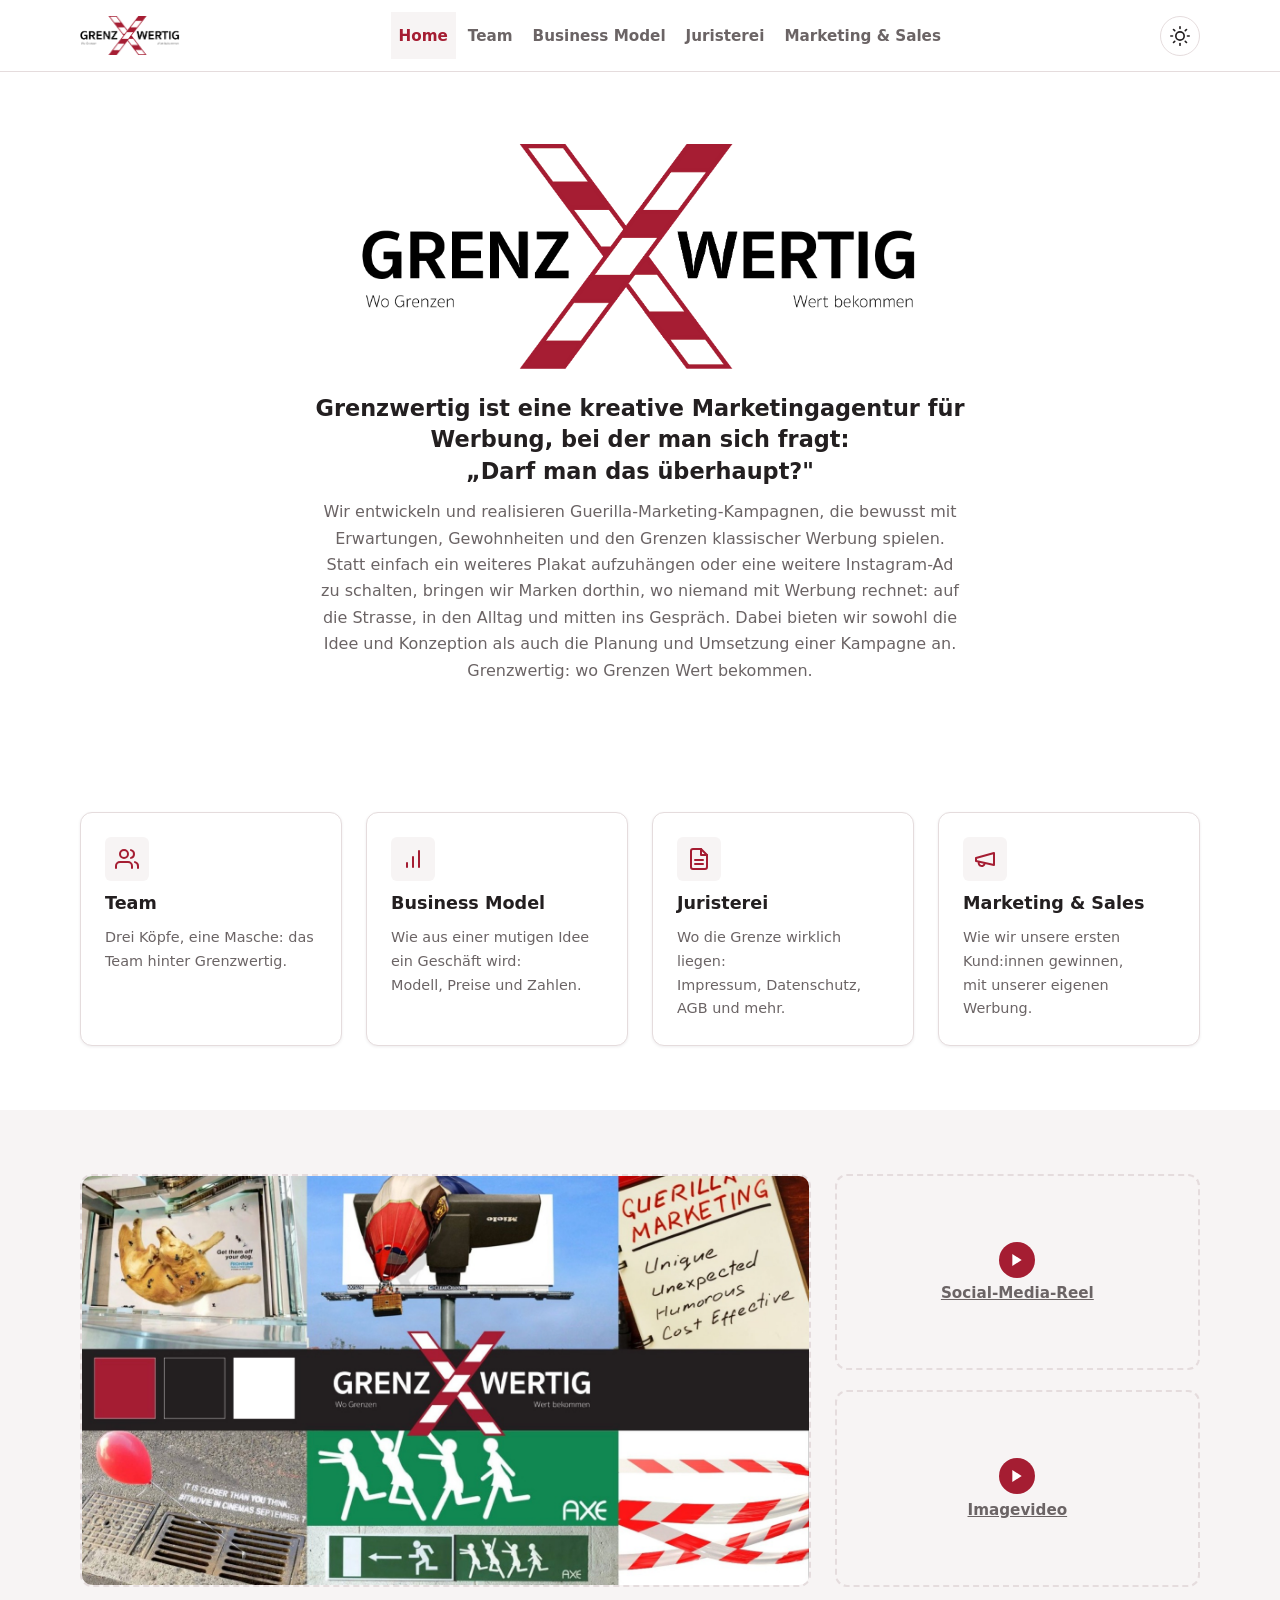
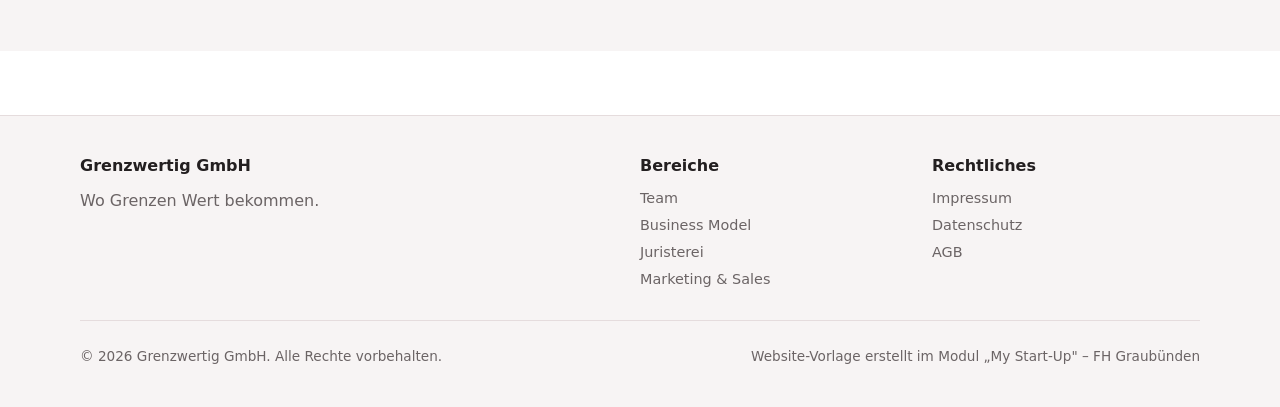
==== commit 2b0a5e69: "index home anpassen" ====
--- a/index.html
+++ b/index.html
@@ -104,11 +104,18 @@
     </div>
   </header>
 
-  <main id="main">
     <!-- ===================== HERO: FIRMENNAME & CLAIM ===================== -->
     <section class="hero container">
       <img src="images/logo-light.png" alt="Grenzwertig – wo Grenzen Wert bekommen" class="hero__logo hero__logo--light">
       <img src="images/logo-dark.png" alt="Grenzwertig – wo Grenzen Wert bekommen" class="hero__logo hero__logo--dark">
+
+      <p class="hero__intro">
+        Grenzwertig ist eine kreative Marketingagentur für Werbung, bei der man sich fragt:<br>
+        „Darf man das überhaupt?"
+      </p>
+      <p class="hero__text">
+        Wir entwickeln und realisieren Guerilla-Marketing-Kampagnen, die bewusst mit Erwartungen, Gewohnheiten und den Grenzen klassischer Werbung spielen. Statt einfach ein weiteres Plakat aufzuhängen oder eine weitere Instagram-Ad zu schalten, bringen wir Marken dorthin, wo niemand mit Werbung rechnet: auf die Strasse, in den Alltag und mitten ins Gespräch. Dabei bieten wir sowohl die Idee und Konzeption als auch die Planung und Umsetzung einer Kampagne an. Grenzwertig: wo Grenzen Wert bekommen.
+      </p>
     </section>
 
 <!-- ===================== 4 ORDNER-KACHELN ===================== -->
@@ -136,7 +143,7 @@
             </svg>
           </span>
           <h2 class="folder-card__title">Business Model</h2>
-          <p class="folder-card__desc">Wie aus einer mutigen Idee ein Geschäft wird Modell, Preise und Zahlen.</p>
+          <p class="folder-card__desc">Wie aus einer mutigen Idee ein Geschäft wird:<br>Modell, Preise und Zahlen.</p>
         </a>
 
         <a class="folder-card" href="juristerei/index.html">
@@ -149,7 +156,7 @@
             </svg>
           </span>
           <h2 class="folder-card__title">Juristerei</h2>
-          <p class="folder-card__desc">Wo die Grenze wirklich liegt, Impressum, Datenschutz, AGB und mehr.</p>
+          <p class="folder-card__desc">Wo die Grenze wirklich liegen:<br>Impressum, Datenschutz, AGB und mehr.</p>
         </a>
 
         <a class="folder-card" href="marketing-sales/index.html">
@@ -160,7 +167,7 @@
             </svg>
           </span>
           <h2 class="folder-card__title">Marketing &amp; Sales</h2>
-          <p class="folder-card__desc">Wie wir unsere ersten Kund:innen gewinnen: mit unserer eigenen Werbung.</p>
+          <p class="folder-card__desc">Wie wir unsere ersten Kund:innen gewinnen,<br>mit unserer eigenen Werbung.</p>
         </a>
       </div>
     </section>
--- a/css/style.css
+++ b/css/style.css
@@ -472,6 +472,23 @@
   margin-inline: auto;
 }
 
+.hero__intro {
+  max-width: 720px;
+  margin: 1.5rem auto 0.75rem;
+  font-family: var(--font-heading);
+  font-weight: 700;
+  font-size: clamp(1.1rem, 1.4vw + 0.9rem, 1.4rem);
+  color: var(--color-text);
+  line-height: 1.4;
+}
+
+.hero__text {
+  max-width: 640px;
+  margin-inline: auto;
+  font-size: 1rem;
+  color: var(--color-text-muted);
+}
+
 
 /* -----------------------------------------------------------------------------
    9. BEREICHS-KARTEN (Team / Business Model / Juristerei / Marketing & Sales)
@@ -722,6 +739,7 @@
    -------------------------------------------------------------------------- */
 .page-hero {
   padding-block: clamp(2rem, 5vw, 3.5rem) 1.5rem;
+  text-align: center;   /* NEU */
 }
 
 .page-hero__title {
@@ -730,6 +748,7 @@
 
 .page-hero__lead {
   max-width: 720px;
+  margin-inline: auto;
   font-size: 1.05rem;
 }
 
@@ -754,7 +773,7 @@
 }
 
 .team-grid {
-  grid-template-columns: repeat(4, 1fr);
+  grid-template-columns: repeat(3, 1fr);
 }
 
 .team-card {
@@ -1053,6 +1072,6 @@
 /* --- Grosse Desktops (>= 1200px) --- */
 @media (min-width: 1200px) {
   .team-grid {
-    grid-template-columns: repeat(4, 1fr);
-  }
-}
+    grid-template-columns: repeat(3, 1fr);
+  }
+}
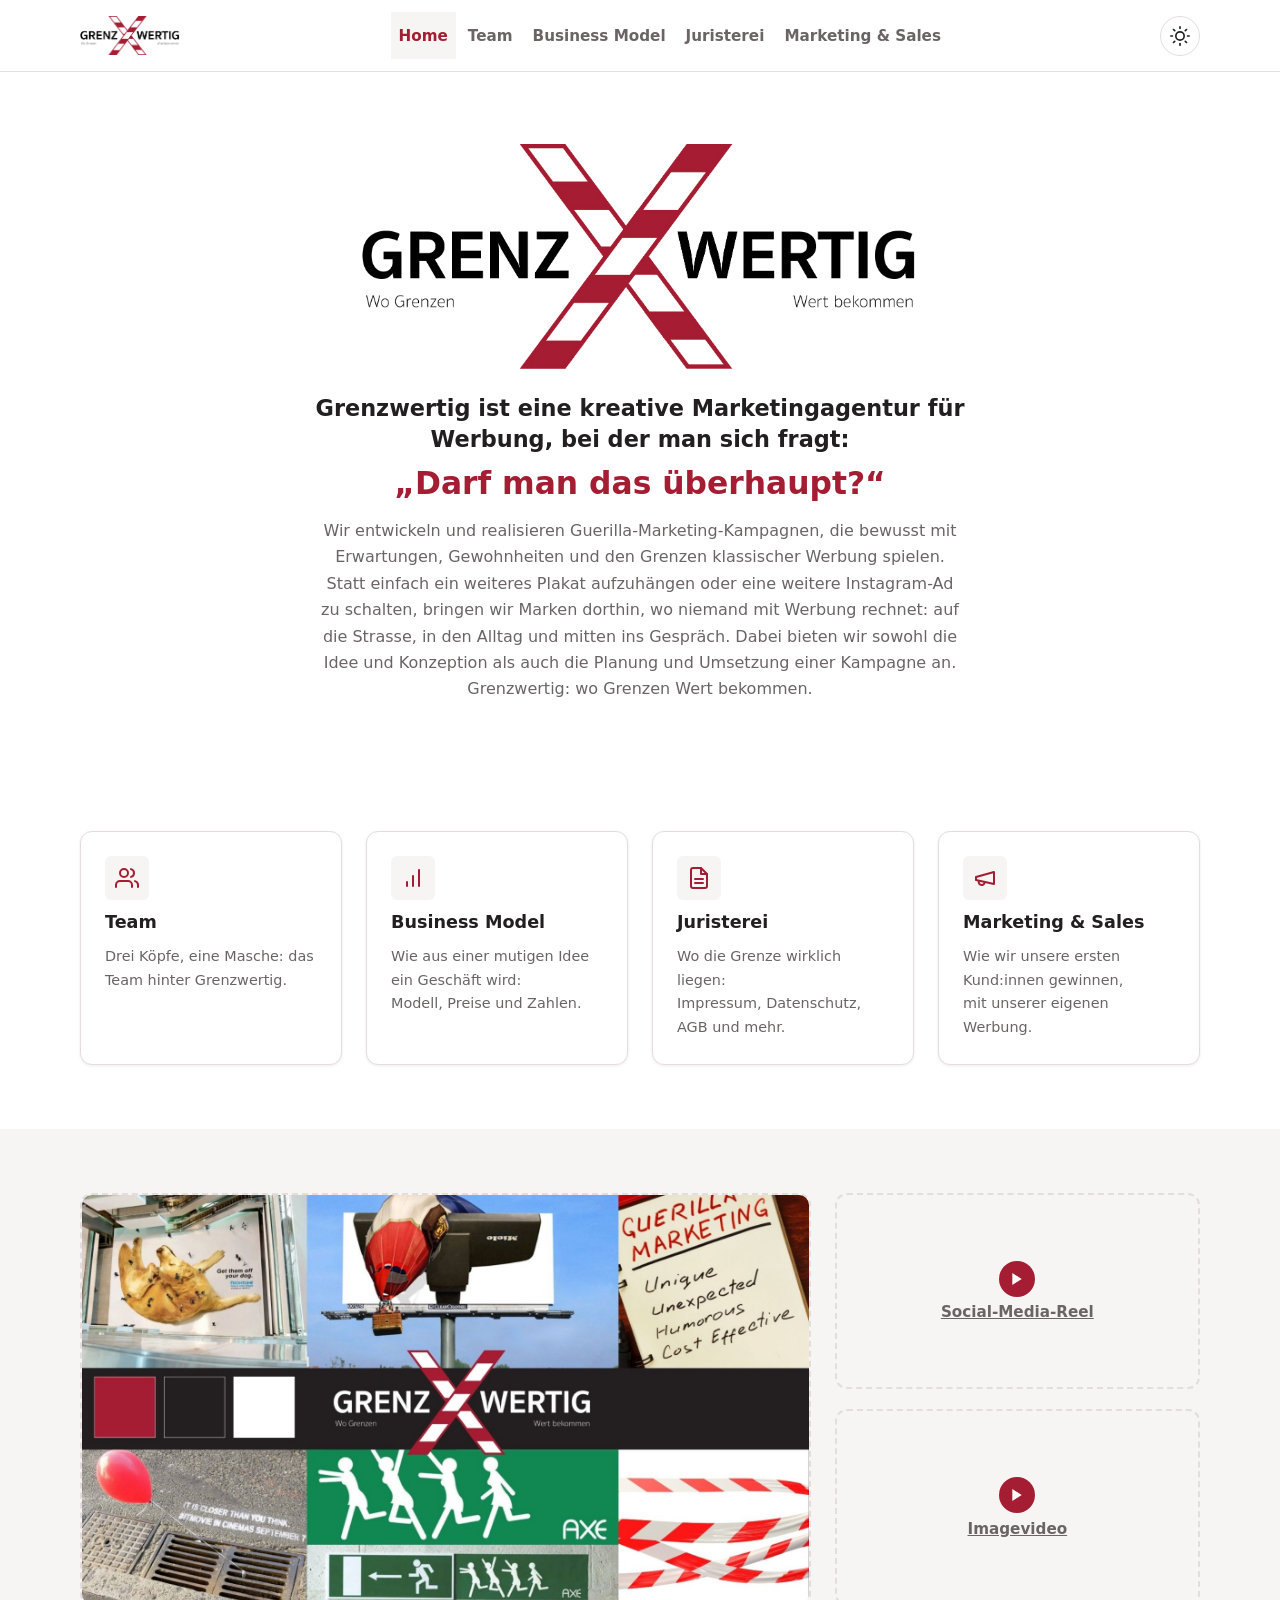
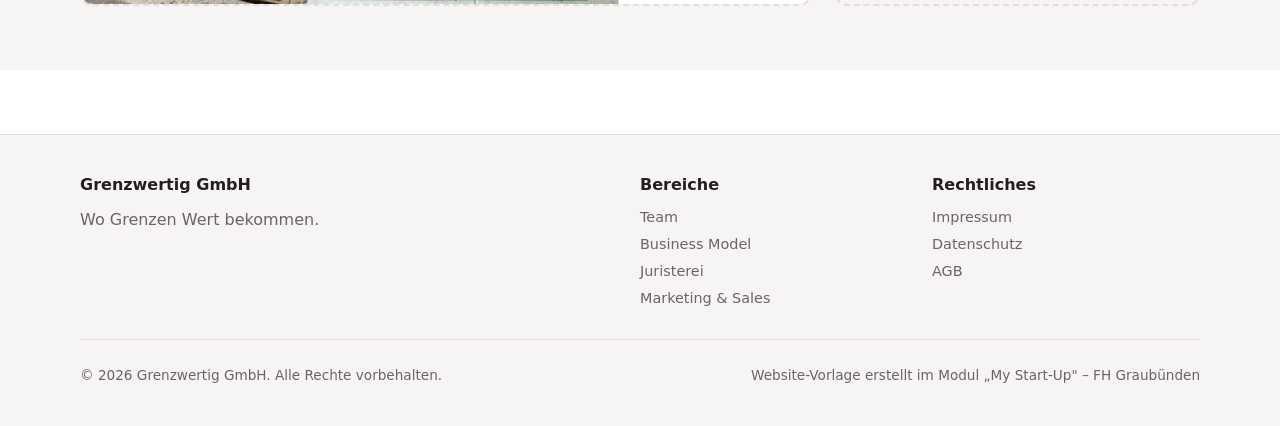
==== commit 95fa8a2e: ":)" ====
--- a/index.html
+++ b/index.html
@@ -108,10 +108,10 @@
     <section class="hero container">
       <img src="images/logo-light.png" alt="Grenzwertig – wo Grenzen Wert bekommen" class="hero__logo hero__logo--light">
       <img src="images/logo-dark.png" alt="Grenzwertig – wo Grenzen Wert bekommen" class="hero__logo hero__logo--dark">
-
+     
       <p class="hero__intro">
         Grenzwertig ist eine kreative Marketingagentur für Werbung, bei der man sich fragt:<br>
-        „Darf man das überhaupt?"
+        <span class="hero__intro-highlight">„Darf man das überhaupt?“</span>
       </p>
       <p class="hero__text">
         Wir entwickeln und realisieren Guerilla-Marketing-Kampagnen, die bewusst mit Erwartungen, Gewohnheiten und den Grenzen klassischer Werbung spielen. Statt einfach ein weiteres Plakat aufzuhängen oder eine weitere Instagram-Ad zu schalten, bringen wir Marken dorthin, wo niemand mit Werbung rechnet: auf die Strasse, in den Alltag und mitten ins Gespräch. Dabei bieten wir sowohl die Idee und Konzeption als auch die Planung und Umsetzung einer Kampagne an. Grenzwertig: wo Grenzen Wert bekommen.
--- a/css/style.css
+++ b/css/style.css
@@ -480,6 +480,13 @@
   font-size: clamp(1.1rem, 1.4vw + 0.9rem, 1.4rem);
   color: var(--color-text);
   line-height: 1.4;
+}
+
+.hero__intro-highlight {
+  display: inline-block;
+  margin-top: 0.2em;
+  font-size: 1.4em;
+  color: var(--color-primary);
 }
 
 .hero__text {
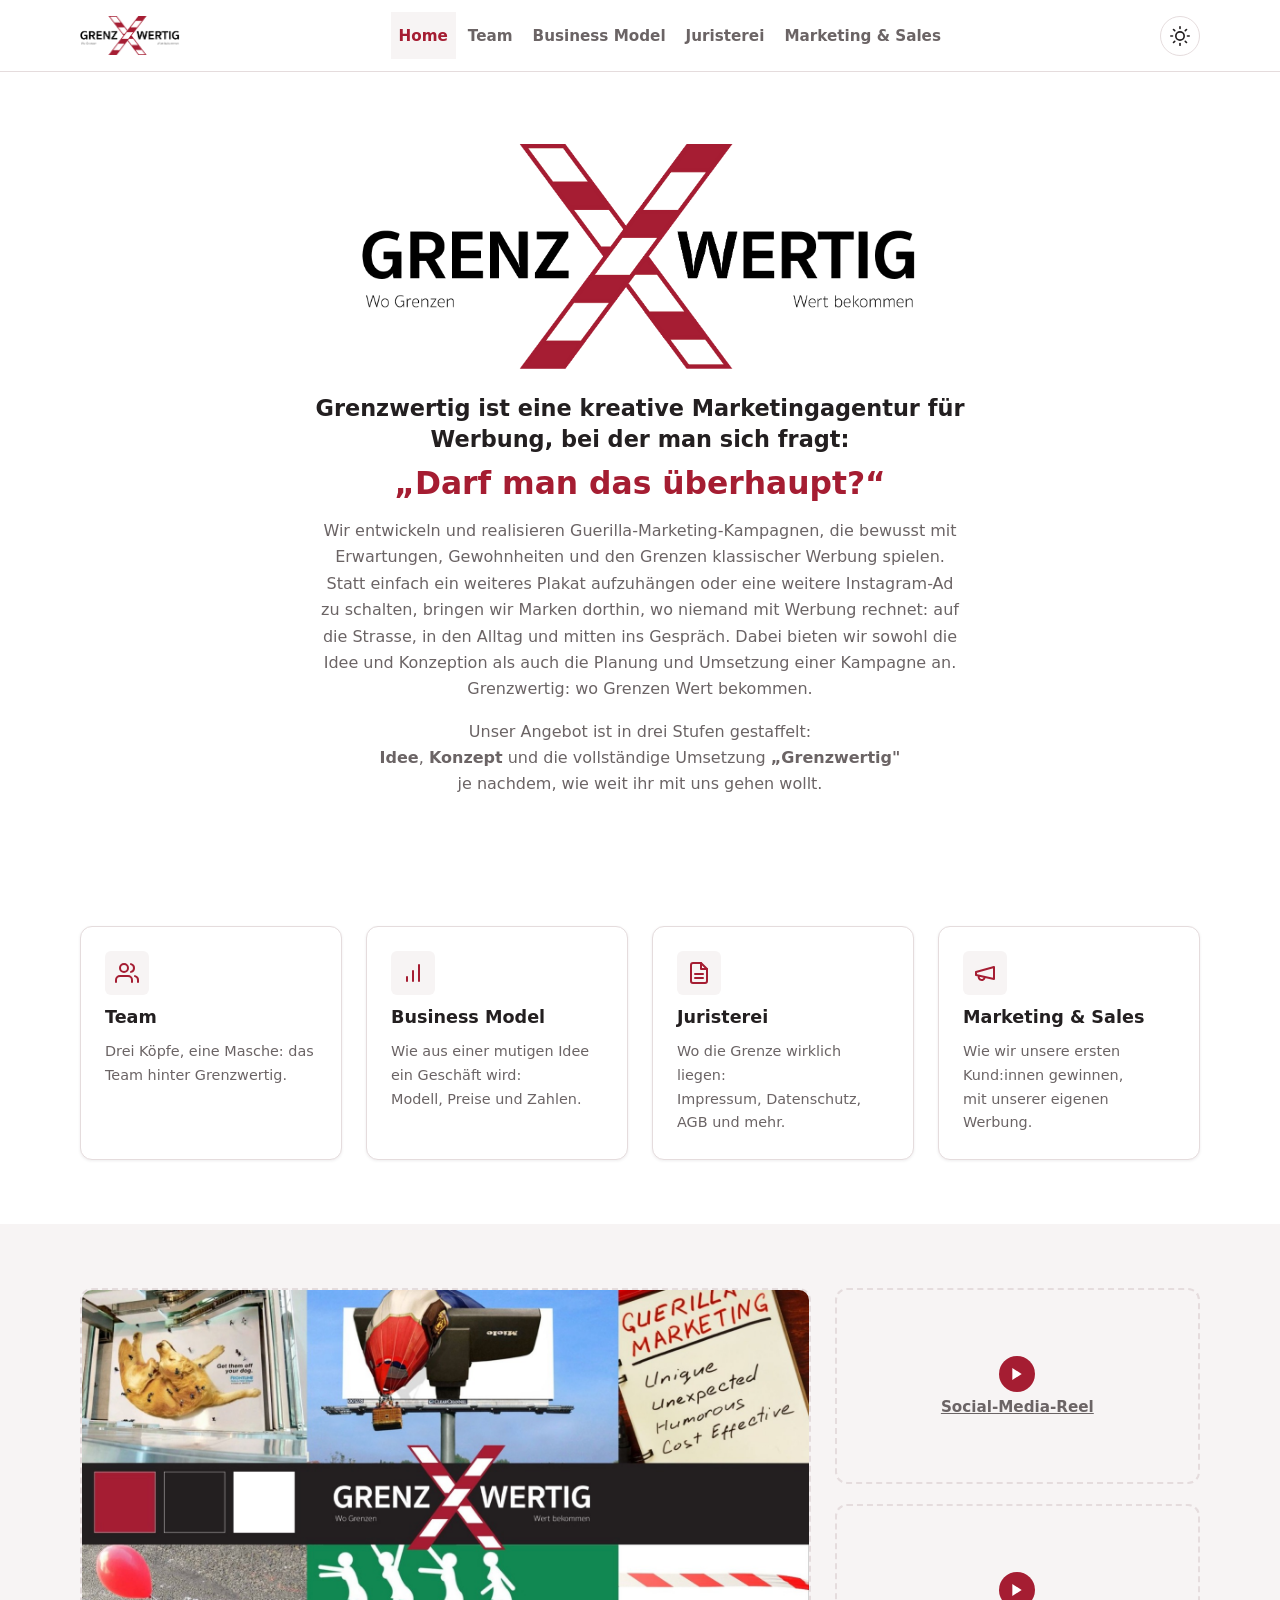
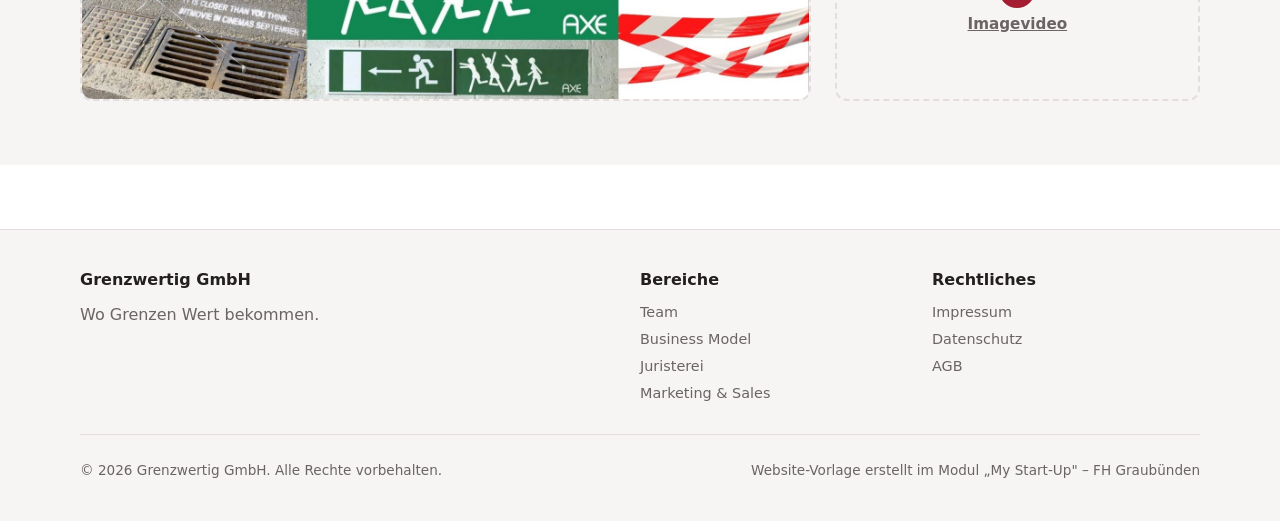
==== commit 188aac8e: "letzte Anpassungen" ====
--- a/index.html
+++ b/index.html
@@ -53,8 +53,8 @@
   <title>Grenzwertig – Wo Grenzen Wert bekommen.</title>
   <!-- ANPASSEN: Kurzbeschreibung für Suchmaschinen (max. ca. 160 Zeichen) -->
   <meta name="description" content="Grenzwertig – Wir entwickeln Guerilla-Marketing-Kampagnen, die auffallen, überraschen und im Alltag hängen bleiben." />
-
   <link rel="stylesheet" href="css/style.css" />
+  <link rel="icon" type="image/png" href="images/favicon.png" />
 </head>
 <body>
   <a class="visually-hidden" href="#main">Zum Inhalt springen</a>
@@ -116,8 +116,13 @@
       <p class="hero__text">
         Wir entwickeln und realisieren Guerilla-Marketing-Kampagnen, die bewusst mit Erwartungen, Gewohnheiten und den Grenzen klassischer Werbung spielen. Statt einfach ein weiteres Plakat aufzuhängen oder eine weitere Instagram-Ad zu schalten, bringen wir Marken dorthin, wo niemand mit Werbung rechnet: auf die Strasse, in den Alltag und mitten ins Gespräch. Dabei bieten wir sowohl die Idee und Konzeption als auch die Planung und Umsetzung einer Kampagne an. Grenzwertig: wo Grenzen Wert bekommen.
       </p>
+      <p>
+      Unser Angebot ist in drei Stufen gestaffelt: <br> <strong>Idee</strong>,
+      <strong>Konzept</strong> und die vollständige Umsetzung <strong>„Grenzwertig"</strong> <br>
+      je nachdem, wie weit ihr mit uns gehen wollt.
+    </p>
     </section>
-
+    
 <!-- ===================== 4 ORDNER-KACHELN ===================== -->
     <section class="section container" aria-label="Bereiche der Website">
       <div class="grid folder-grid">
@@ -194,7 +199,7 @@
               </span>
               Social-Media-Reel
             </a>
-            <a href="https://www.youtube.com/watch?v=DEINE_ZWEITE_ID" target="_blank" rel="noopener noreferrer" class="video-thumb">
+            <a href="https://youtu.be/XpAj7xkdgmg?is=34DQXz1d15KTGwWy" target="_blank" rel="noopener noreferrer" class="video-thumb">
               <span class="video-thumb__play">
                 <svg viewBox="0 0 24 24" fill="currentColor" aria-hidden="true">
                   <polygon points="5 3 19 12 5 21 5 3"></polygon>
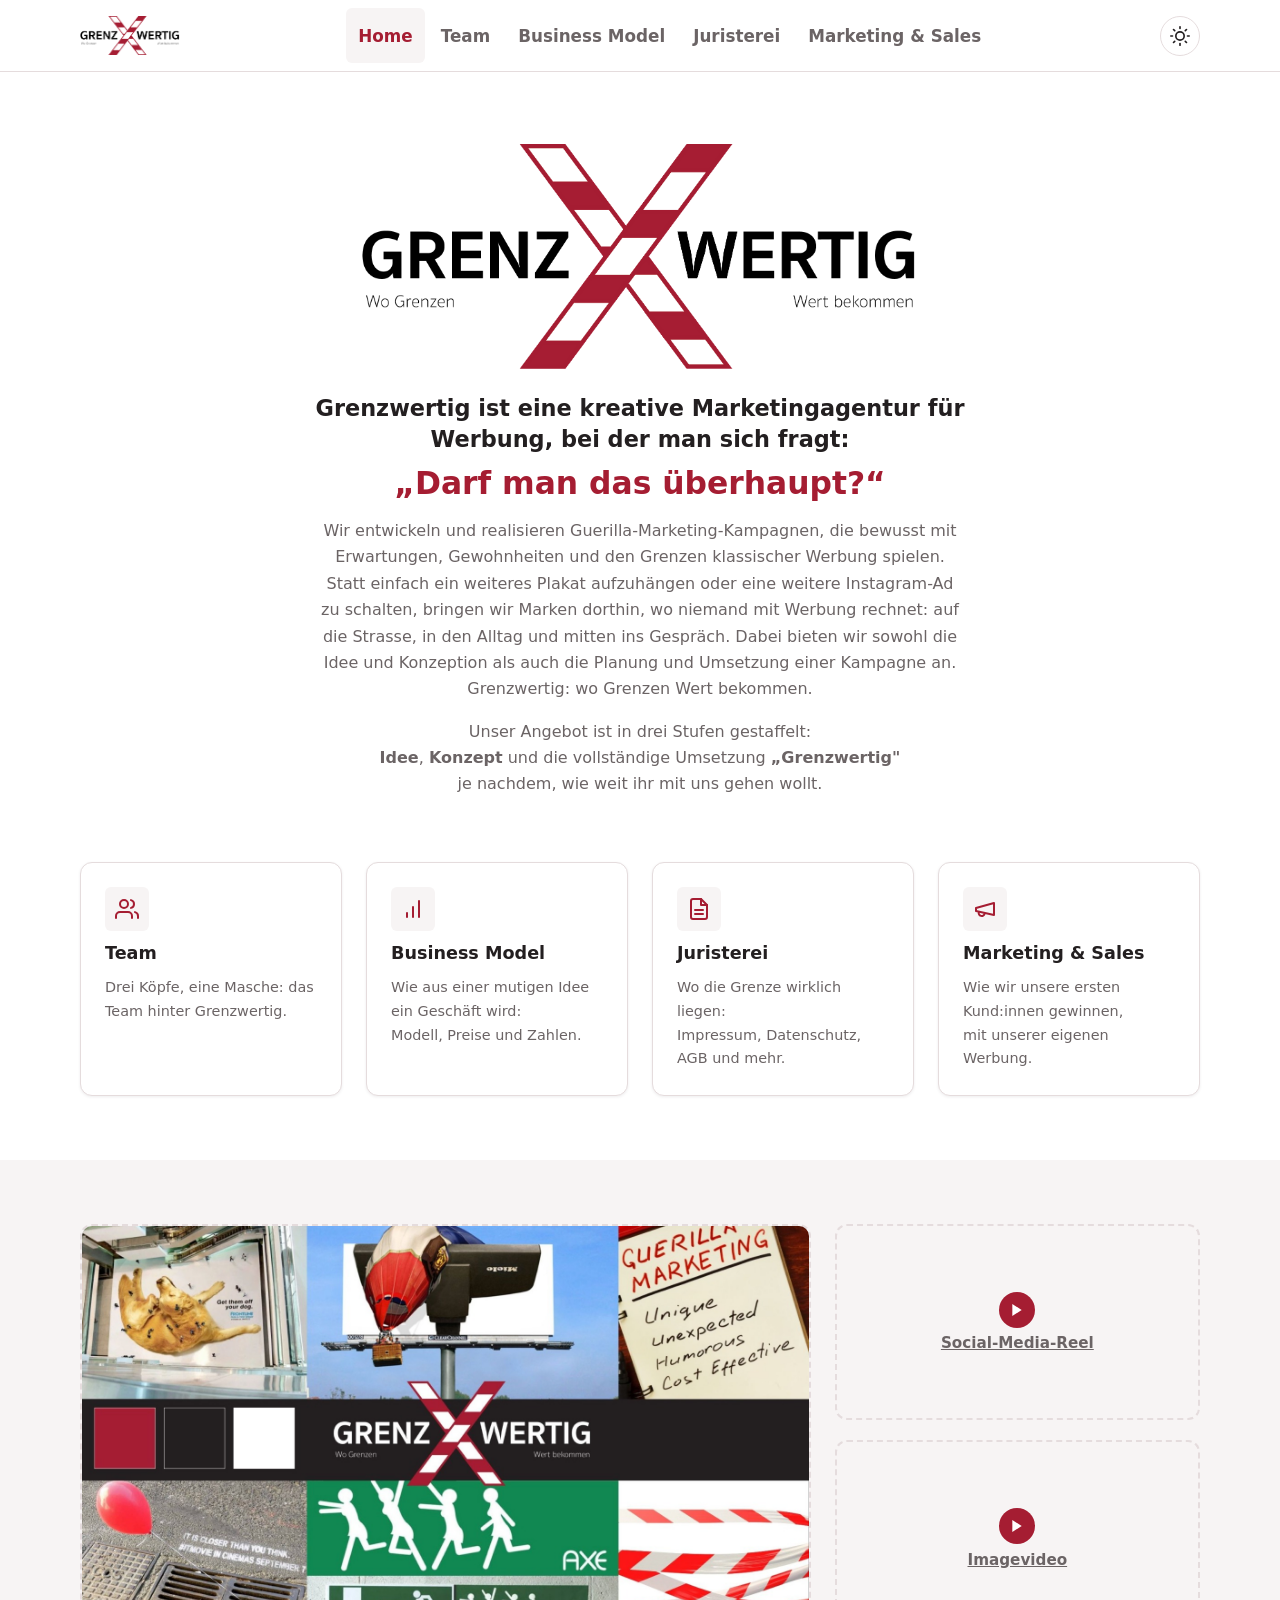
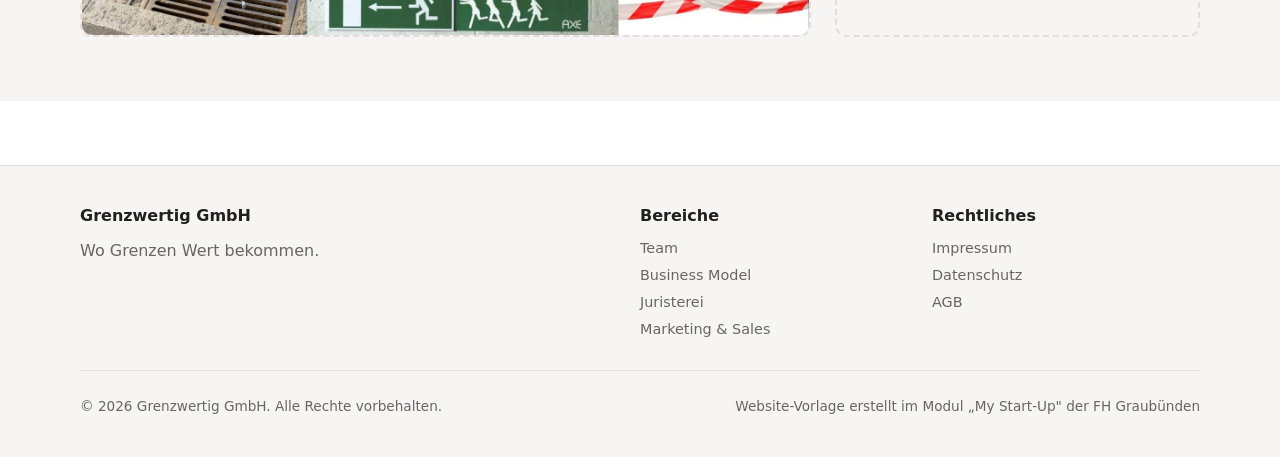
==== commit e365ed3b: "letzte Anpasungen" ====
--- a/index.html
+++ b/index.html
@@ -242,7 +242,7 @@
       </div>
       <div class="footer-bottom">
         <p class="mb-0">© <span data-current-year>2026</span> Grenzwertig GmbH. Alle Rechte vorbehalten.</p>
-        <p class="mb-0">Website-Vorlage erstellt im Modul „My Start-Up" – FH Graubünden</p>
+        <p class="mb-0">Website-Vorlage erstellt im Modul „My Start-Up" der FH Graubünden</p>
       </div>
     </div>
   </footer>
--- a/css/style.css
+++ b/css/style.css
@@ -254,8 +254,29 @@
   display: flex;
   align-items: center;
   background-color: var(--color-header-bg);
+  border-bottom: 1px solid var(--color-border);
+}
+
+/* -----------------------------------------------------------------------------
+   WICHTIGER BUGFIX (Mobile): Der Weichzeichner-Effekt hinter dem Header läuft
+   über ein eigenes Pseudo-Element statt direkt über "backdrop-filter" auf
+   .site-header. Grund: "backdrop-filter" (genau wie "transform", "filter"
+   oder "perspective") macht ein Element zum sogenannten "containing block"
+   für alle Nachfahren mit position:fixed. Das mobile Navigationsmenü
+   (.main-nav weiter unten) ist genau so ein fixiertes Element und liegt
+   verschachtelt IN .site-header – dadurch wurde es fälschlicherweise nur
+   relativ zur 72px hohen Header-Box positioniert statt relativ zum ganzen
+   Bildschirm. Ergebnis: Das Menü bekam keine echte Höhe/keinen deckenden
+   Hintergrund mehr, und der Seiteninhalt schien dahinter "durchzuscheinen"
+   (das schief aussehende Layout im Hell-/Dunkel-Modus auf dem Handy).
+   -------------------------------------------------------------------------- */
+.site-header::before {
+  content: "";
+  position: absolute;
+  inset: 0;
   backdrop-filter: blur(10px);
-  border-bottom: 1px solid var(--color-border);
+  -webkit-backdrop-filter: blur(10px);
+  z-index: -1;
 }
 
 .site-header .container {
@@ -406,6 +427,36 @@
 .nav-toggle svg {
   width: 22px;
   height: 22px;
+}
+
+.nav-toggle,
+.theme-toggle,
+.main-nav a {
+  -webkit-tap-highlight-color: transparent;
+}
+
+.nav-toggle:active {
+  transform: scale(0.92);
+}
+
+/* Hamburger-Icon verwandelt sich beim Öffnen in ein "X" (angesteuert über
+   aria-expanded, das js/script.js beim Klick setzt) – kein zusätzliches
+   Markup/JS nötig, rein CSS. */
+.nav-toggle svg line {
+  transition: transform var(--transition-fast), opacity var(--transition-fast);
+  transform-origin: 12px 12px;
+}
+
+.nav-toggle[aria-expanded="true"] svg line:nth-of-type(1) {
+  transform: translateY(6px) rotate(45deg);
+}
+
+.nav-toggle[aria-expanded="true"] svg line:nth-of-type(2) {
+  opacity: 0;
+}
+
+.nav-toggle[aria-expanded="true"] svg line:nth-of-type(3) {
+  transform: translateY(-6px) rotate(-45deg);
 }
 
 
@@ -457,8 +508,18 @@
    8. HERO-BEREICH (Firmenname & Claim, siehe Scribble oberste zwei Balken)
    -------------------------------------------------------------------------- */
 .hero {
-  padding-block: clamp(2rem, 6vw, 4.5rem) clamp(1.5rem, 4vw, 3rem);
+  padding-block: clamp(2rem, 6vw, 4.5rem) clamp(1rem, 2vw, 1.5rem);
   text-align: center;
+}
+
+/* Bugfix/Feinschliff: Der Abschnitt mit den 4 Ordner-Kacheln direkt nach dem
+   Hero hatte zusätzlich zum Hero-Innenabstand noch seinen eigenen (recht
+   grossen) oberen Innenabstand von .section – zusammen ergab das auf dem
+   Handy eine auffällig grosse, leere Lücke zwischen dem letzten Hero-Text
+   und den Kacheln. Nur für DIESEN einen Übergang wird der obere Abstand
+   reduziert, alle anderen .section-Abstände auf der Seite bleiben gleich. */
+.hero + .section {
+  padding-top: clamp(0.5rem, 2vw, 1.5rem);
 }
 
 .hero__name {
@@ -983,12 +1044,19 @@
   transform: translateY(0);
   visibility: visible;
   pointer-events: auto;
+  box-shadow: var(--shadow-md);
 }
 
 .main-nav a {
-  padding: 0.9rem 0.5rem;
+  padding: 1.1rem 0.75rem;
   border-bottom: 1px solid var(--color-border);
-  border-radius: 0;
+  border-radius: var(--radius-sm);
+  font-size: 1.05rem;
+}
+
+.main-nav a:active {
+  background-color: var(--color-bg-alt);
+  color: var(--color-primary);
 }
 
 .folder-grid,
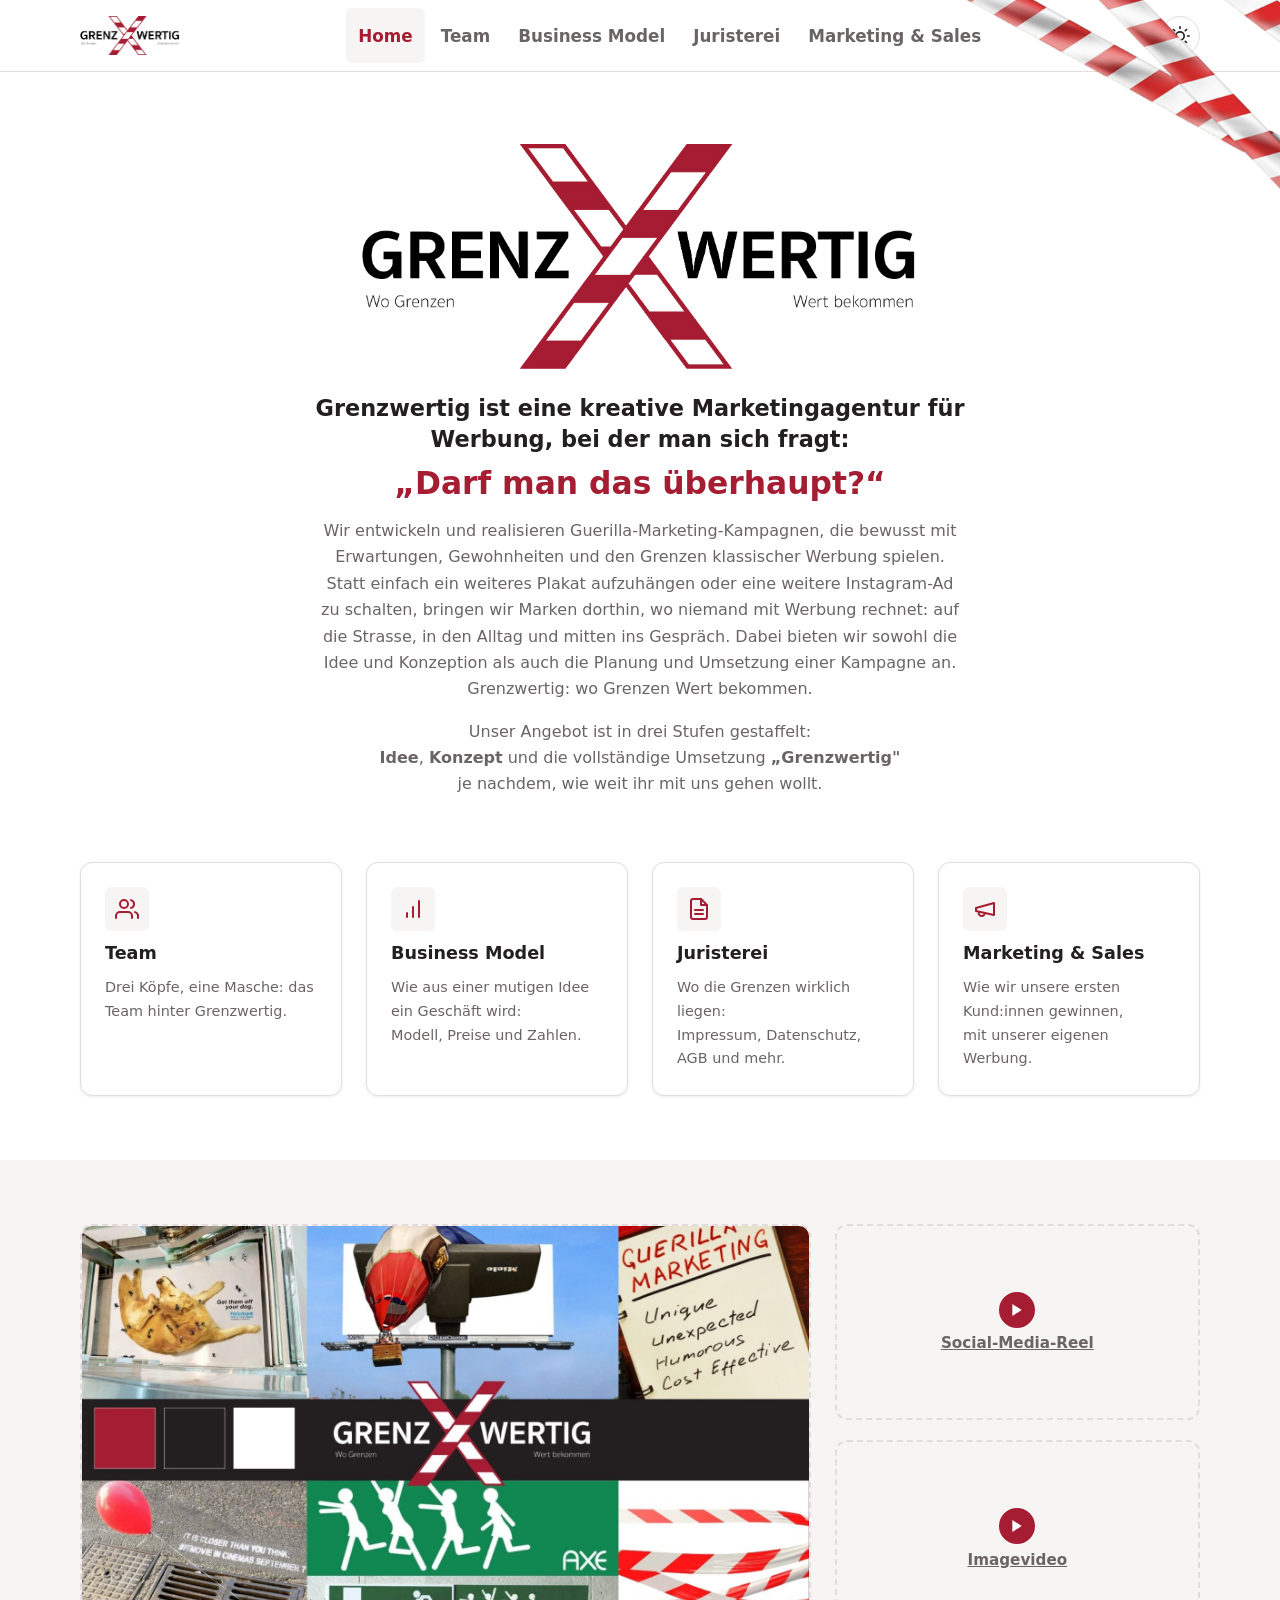
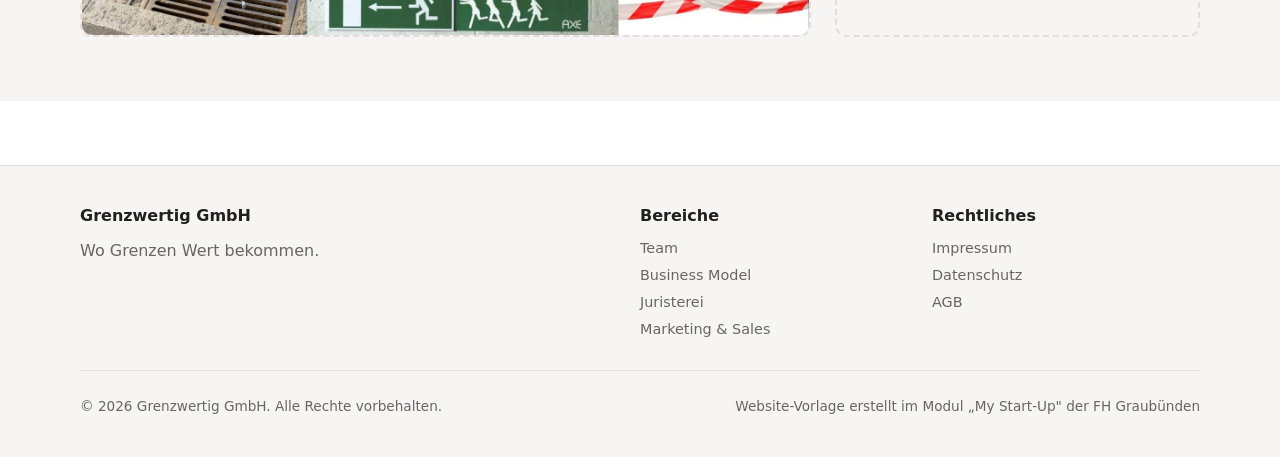
==== commit 415bf60b: "letzte anpasungen" ====
--- a/index.html
+++ b/index.html
@@ -161,7 +161,7 @@
             </svg>
           </span>
           <h2 class="folder-card__title">Juristerei</h2>
-          <p class="folder-card__desc">Wo die Grenze wirklich liegen:<br>Impressum, Datenschutz, AGB und mehr.</p>
+          <p class="folder-card__desc">Wo die Grenzen wirklich liegen:<br>Impressum, Datenschutz, AGB und mehr.</p>
         </a>
 
         <a class="folder-card" href="marketing-sales/index.html">
--- a/css/style.css
+++ b/css/style.css
@@ -370,6 +370,12 @@
   color: var(--color-text);
   cursor: pointer;
   transition: background-color var(--transition-fast), transform var(--transition-fast);
+  /* Liegt IMMER über dem Absperrband (.corner-tape, z-index 55), egal wie
+     genau sich die beiden bei unterschiedlichen Fensterbreiten überlappen –
+     position:relative ist nötig, damit z-index bei einem sonst statisch
+     positionierten Button überhaupt wirkt. */
+  position: relative;
+  z-index: 60;
 }
 
 .theme-toggle:hover {
@@ -457,6 +463,59 @@
 
 .nav-toggle[aria-expanded="true"] svg line:nth-of-type(3) {
   transform: translateY(-6px) rotate(-45deg);
+}
+
+/* -----------------------------------------------------------------------------
+   ABSPERRBAND-DEKO (images/band.png)
+   -----------------------------------------------------------------------------
+   Hängt oben rechts an der Navigation und bleibt beim Scrollen fix an Ort
+   und Stelle stehen – deshalb position:fixed relativ zum Bildschirm statt
+   an einen einzelnen Seitenabschnitt gebunden. Das <div class="corner-tape">
+   dafür wird zentral in js/script.js erzeugt und in JEDE Seite eingefügt
+   (genau wie css/style.css gilt auch js/script.js für die ganze Website),
+   damit es auf allen Unterseiten gleich erscheint, ohne dass man es in
+   jeder HTML-Datei einzeln nachtragen muss.
+
+   z-index bewusst GRÖSSER als .site-header (50): das Band liegt sichtbar
+   ÜBER der Navigation und wirkt so, als wäre es direkt an die obere rechte
+   Ecke der Navigationsleiste geklebt – nicht dahinter versteckt.
+
+   Das Bild (images/band.png) ist bewusst so zugeschnitten, dass die
+   Streifen direkt am oberen Bildrand beginnen (kein Leerraum mehr davor)
+   UND bereits im richtigen Winkel liegen – deshalb hier bewusst KEIN
+   zusätzliches CSS-transform:rotate() mehr: jede Drehung um die Ecke
+   verschiebt die linke Bildhälfte rechnerisch nach unten und riss genau
+   die Lücke am oberen Rand auf, die vorher störte. Mit top:0 und ohne
+   Rotation liegt die oberste Bildzeile jetzt exakt auf dem Bildschirmrand.
+
+   Auf sehr schmalen Handy-Breiten ist neben Hamburger- und Theme-Button
+   kein Platz mehr; dort bleibt das Band deshalb ausgeblendet. */
+.corner-tape {
+  position: fixed;
+  top: 0;
+  right: -3rem;
+  z-index: 55;
+  width: clamp(320px, 54vw, 540px);
+  aspect-ratio: 700 / 400;
+  background-image: url("../images/band.png");
+  background-size: contain;
+  background-repeat: no-repeat;
+  pointer-events: none;
+  opacity: 0.95;
+  display: none;
+}
+
+@media (min-width: 640px) {
+  .corner-tape {
+    display: block;
+  }
+}
+
+@media (min-width: 900px) {
+  .corner-tape {
+    right: -2.75rem;
+    width: clamp(480px, 40vw, 720px);
+  }
 }
 
 
